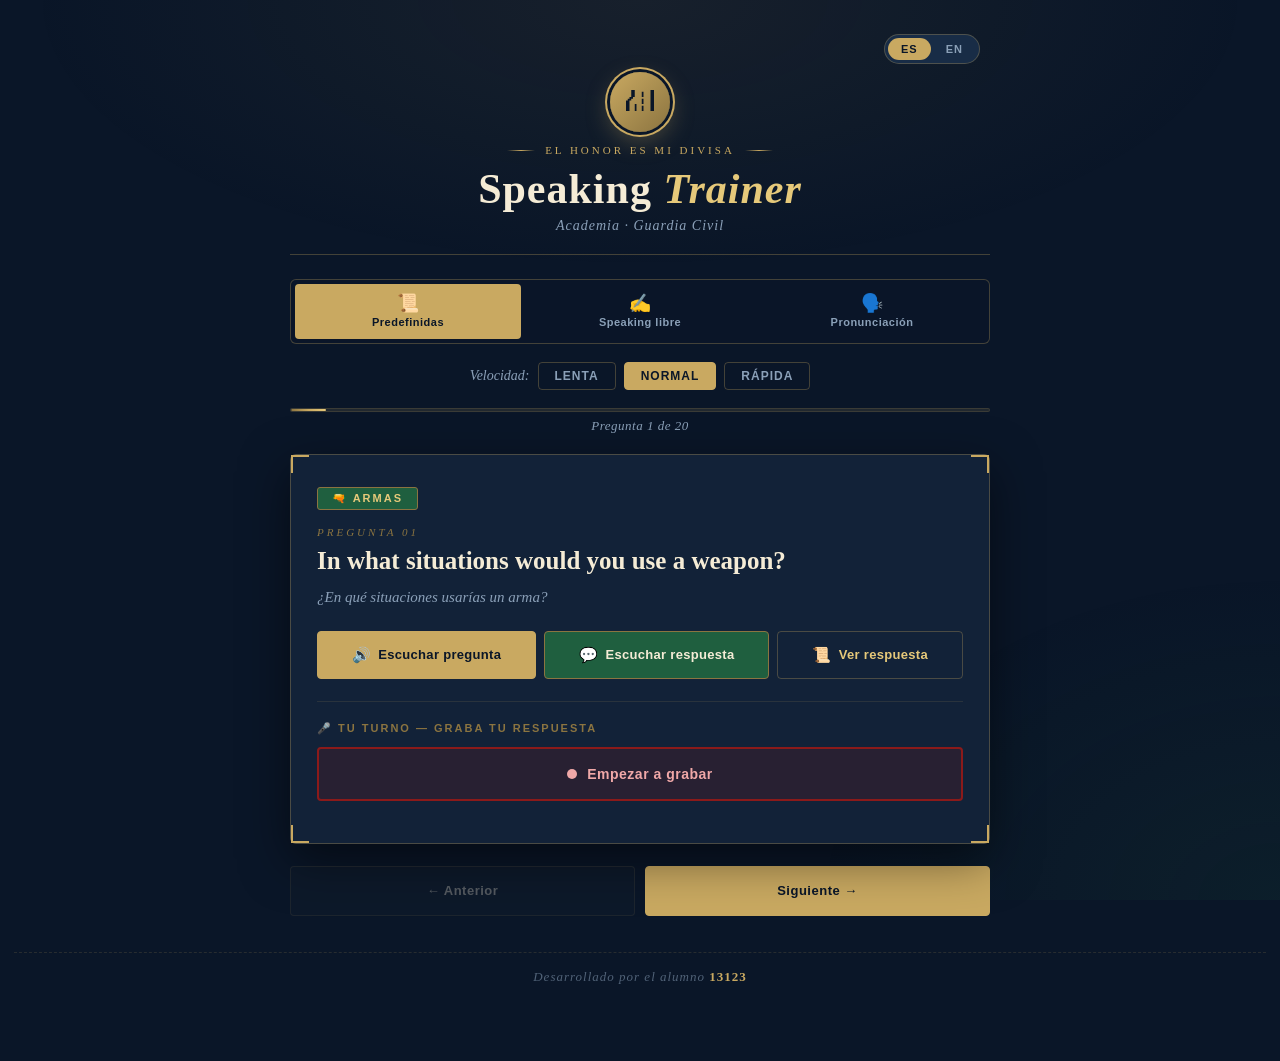
==== index.html @ dec24f27 "Initial commit via Netlify [skip ci]" ====
<!DOCTYPE html>
<html lang="es">
<head>
  <meta charset="UTF-8" />
  <meta name="viewport" content="width=device-width, initial-scale=1.0, viewport-fit=cover" />
  <meta name="theme-color" content="#0a1628" />
  <title>Speaking Trainer · Guardia Civil</title>
  <link rel="stylesheet" href="style.css" />
</head>
<body>

<div class="wrap">

  <!-- HEADER -->
  <header>
    <div class="lang-toggle">
      <button class="lang-btn active" data-lang="es" onclick="setLang('es')">ES</button>
      <button class="lang-btn" data-lang="en" onclick="setLang('en')">EN</button>
    </div>
    <div class="emblem">&#x26DC;</div>
    <div class="crest-line" data-i18n="motto">El Honor es mi divisa</div>
    <h1><span data-i18n="h1a">Speaking</span> <em data-i18n="h1b">Trainer</em></h1>
    <p class="subtitle" data-i18n="subtitle">Academia · Guardia Civil</p>
  </header>

  <!-- COMPATIBILITY BANNER (only shown when SR isn't supported) -->
  <div class="compat-banner" id="compatBanner" style="display:none"></div>

  <!-- MODE TABS -->
  <nav class="mode-tabs">
    <button class="mode-tab active" data-mode="preset" onclick="setMode('preset')">
      <span class="mode-icon">📜</span>
      <span data-i18n="modePreset">Frases predefinidas</span>
    </button>
    <button class="mode-tab" data-mode="free" onclick="setMode('free')">
      <span class="mode-icon">✍️</span>
      <span data-i18n="modeFree">Speaking libre</span>
    </button>
    <button class="mode-tab" data-mode="pronunciation" onclick="setMode('pronunciation')">
      <span class="mode-icon">🗣️</span>
      <span data-i18n="modePron">Pronunciación</span>
    </button>
  </nav>

  <!-- SPEED -->
  <div class="settings-row">
    <span class="settings-label" data-i18n="speed">Velocidad:</span>
    <button class="speed-btn" data-rate="0.75" onclick="setSpeed(0.75)" data-i18n="slow">Lenta</button>
    <button class="speed-btn active" data-rate="1.0"  onclick="setSpeed(1.0)"  data-i18n="normal">Normal</button>
    <button class="speed-btn" data-rate="1.2"  onclick="setSpeed(1.2)"  data-i18n="fast">Rápida</button>
  </div>

  <!-- ─────────────────  MODE: PRESET  ───────────────── -->
  <section class="mode-section active" id="modePreset">

  <!-- PROGRESS -->
  <div class="progress-wrap">
    <div class="progress-bar"><div class="progress-fill" id="progressFill"></div></div>
    <div class="progress-label" id="progressLabel">—</div>
  </div>

  <!-- MAIN CARD -->
  <div class="card" id="mainCard">
    <div class="corner tl"></div>
    <div class="corner tr"></div>
    <div class="corner bl"></div>
    <div class="corner br"></div>

    <div class="topic-tag" id="topicTag"></div>
    <div class="question-num" id="questionNum"></div>
    <div class="question-text" id="questionText"></div>
    <div class="question-translation" id="questionTranslation"></div>

    <div class="btn-row">
      <button class="btn btn-q" id="btnQ" onclick="speakQuestion()">
        <span class="btn-icon">&#128266;</span>
        <span data-i18n="listenQ">Escuchar pregunta</span>
        <span class="dot"></span>
      </button>
      <button class="btn btn-a" id="btnA" onclick="speakAnswer()">
        <span class="btn-icon">&#128172;</span>
        <span data-i18n="listenA">Escuchar respuesta</span>
        <span class="dot"></span>
      </button>
      <button class="btn btn-show" onclick="toggleAnswer()">
        <span class="btn-icon">&#128220;</span>
        <span id="showBtnText" data-i18n="showA">Ver respuesta</span>
      </button>
    </div>

    <div class="answer-box" id="answerBox">
      <div class="answer-label" data-i18n="answerLabel">Respuesta modelo</div>
      <div class="answer-text" id="answerText"></div>
      <div class="answer-translation" id="answerTranslation"></div>
    </div>

    <!-- RECORDING -->
    <div class="record-section">
      <div class="record-label" data-i18n="recordLabel">&#127908; Tu turno — graba tu respuesta</div>
      <button class="btn-record" id="btnRecord" onclick="toggleRecording()">
        <span class="mic-dot"></span>
        <span id="recordBtnText" data-i18n="startRec">Empezar a grabar</span>
      </button>

      <div class="transcript-box" id="transcriptBox">
        <div class="t-row">
          <div class="t-label t-you" data-i18n="youSaidLabel">&#128483; Lo que dijiste</div>
          <div class="t-content" id="youSaid">—</div>
        </div>
        <div class="t-row" id="comparisonRow" style="display:none">
          <div class="t-label t-correct" data-i18n="correctLabel">&#10003; Respuesta correcta</div>
          <div class="t-content" id="wordComparison"></div>
        </div>
        <div class="t-row" id="tipsRow" style="display:none">
          <div class="t-label t-tips" data-i18n="tipsLabel">&#128161; Pronunciación</div>
          <ul class="tips-list" id="tipsList"></ul>
        </div>
        <div class="score-wrap" id="scoreWrap" style="display:none">
          <div class="score-bar-label" data-i18n="scoreLabel">Puntuación</div>
          <div class="score-bar-outer"><div class="score-bar-inner" id="scoreBar"></div></div>
          <div class="score-text" id="scoreText"></div>
        </div>
      </div>
    </div>
  </div>

  <!-- COMPLETED -->
  <div class="card card-completed" id="completedCard" style="display:none">
    <div class="corner tl"></div>
    <div class="corner tr"></div>
    <div class="corner bl"></div>
    <div class="corner br"></div>
    <div class="completed-icon">&#127894;</div>
    <h2 data-i18n="wellDone">¡Misión cumplida!</h2>
    <p data-i18n="completedText">Has completado todas las preguntas. ¡Sigue practicando!</p>
    <button class="btn-restart" onclick="restart()" data-i18n="restart">Empezar de nuevo</button>
  </div>

  <!-- NAV -->
  <div class="nav-row">
    <button class="btn-nav" id="btnPrev" onclick="prevQ()" data-i18n="prev">&#8592; Anterior</button>
    <button class="btn-nav btn-next" id="btnNext" onclick="nextQ()" data-i18n="next">Siguiente &#8594;</button>
  </div>

  </section>
  <!-- END MODE: PRESET -->


  <!-- ─────────────────  MODE: FREE  ───────────────── -->
  <section class="mode-section" id="modeFree">

    <div class="card free-card">
      <div class="corner tl"></div>
      <div class="corner tr"></div>
      <div class="corner bl"></div>
      <div class="corner br"></div>

      <div class="topic-tag" data-i18n="freeTitle">✍️ Speaking Libre</div>
      <p class="mode-intro" data-i18n="freeIntro">Crea tu propia pregunta y respuesta para practicar lo que quieras.</p>

      <div class="input-group">
        <label class="input-label" data-i18n="freeQLabel">Tu pregunta (en inglés)</label>
        <textarea class="input-field" id="freeQuestion" rows="2" placeholder="What is your name?"></textarea>
      </div>

      <div class="input-group">
        <label class="input-label" data-i18n="freeALabel">Tu respuesta modelo (en inglés)</label>
        <textarea class="input-field" id="freeAnswer" rows="3" placeholder="My name is John and I am a Civil Guard."></textarea>
      </div>

      <button class="btn btn-q btn-full" onclick="loadFreeQuestion()">
        <span class="btn-icon">▶️</span>
        <span data-i18n="startPractice">Empezar a practicar</span>
      </button>

      <!-- Practice area (shown after submitting) -->
      <div class="free-practice" id="freePractice" style="display:none">
        <hr class="divider">

        <div class="question-num" data-i18n="yourQ">TU PREGUNTA</div>
        <div class="question-text" id="freeQuestionText"></div>

        <div class="btn-row">
          <button class="btn btn-q" id="freeBtnQ" onclick="speakFreeQuestion()">
            <span class="btn-icon">🔊</span>
            <span data-i18n="listenQ">Escuchar pregunta</span>
            <span class="dot"></span>
          </button>
          <button class="btn btn-a" id="freeBtnA" onclick="speakFreeAnswer()">
            <span class="btn-icon">💬</span>
            <span data-i18n="listenA">Escuchar respuesta</span>
            <span class="dot"></span>
          </button>
          <button class="btn btn-show" onclick="toggleFreeAnswer()">
            <span class="btn-icon">📜</span>
            <span id="freeShowText" data-i18n="showA">Ver respuesta</span>
          </button>
        </div>

        <div class="answer-box" id="freeAnswerBox">
          <div class="answer-label" data-i18n="answerLabel">Respuesta modelo</div>
          <div class="answer-text" id="freeAnswerText"></div>
        </div>

        <div class="record-section">
          <div class="record-label" data-i18n="recordLabel">🎤 Tu turno — graba tu respuesta</div>
          <button class="btn-record" id="freeBtnRecord" onclick="toggleFreeRecording()">
            <span class="mic-dot"></span>
            <span id="freeRecordText" data-i18n="startRec">Empezar a grabar</span>
          </button>

          <div class="transcript-box" id="freeTranscriptBox">
            <div class="t-row">
              <div class="t-label t-you" data-i18n="youSaidLabel">🗣 Lo que dijiste</div>
              <div class="t-content" id="freeYouSaid">—</div>
            </div>
            <div class="t-row" id="freeComparisonRow" style="display:none">
              <div class="t-label t-correct" data-i18n="correctLabel">✓ Respuesta correcta</div>
              <div class="t-content" id="freeWordComparison"></div>
            </div>
            <div class="score-wrap" id="freeScoreWrap" style="display:none">
              <div class="score-bar-label" data-i18n="scoreLabel">Puntuación</div>
              <div class="score-bar-outer"><div class="score-bar-inner" id="freeScoreBar"></div></div>
              <div class="score-text" id="freeScoreText"></div>
            </div>
          </div>
        </div>

        <button class="btn btn-show btn-full" onclick="resetFreeMode()" style="margin-top:18px">
          <span class="btn-icon">🔄</span>
          <span data-i18n="newPractice">Nueva práctica</span>
        </button>
      </div>
    </div>

  </section>
  <!-- END MODE: FREE -->


  <!-- ─────────────────  MODE: PRONUNCIATION  ───────────────── -->
  <section class="mode-section" id="modePronunciation">

    <div class="card pron-card">
      <div class="corner tl"></div>
      <div class="corner tr"></div>
      <div class="corner bl"></div>
      <div class="corner br"></div>

      <div class="topic-tag" data-i18n="pronTitle">🗣️ Pronunciación</div>
      <p class="mode-intro" data-i18n="pronIntro">Escribe una palabra o frase en inglés. Te enseñamos cómo pronunciarla y puedes escucharla.</p>

      <div class="input-group">
        <label class="input-label" data-i18n="pronInputLabel">Palabra o frase en inglés</label>
        <input type="text" class="input-field" id="pronInput" placeholder="weapon" autocomplete="off" autocapitalize="off" />
      </div>

      <button class="btn btn-q btn-full" onclick="checkPronunciation()">
        <span class="btn-icon">🔍</span>
        <span data-i18n="showPron">Ver pronunciación</span>
      </button>

      <!-- Pronunciation result -->
      <div class="pron-result" id="pronResult" style="display:none">
        <hr class="divider">

        <div class="pron-word" id="pronWord"></div>
        <div class="pron-phonetic" id="pronPhonetic"></div>
        <div class="pron-easy" id="pronEasy"></div>

        <div class="btn-row" style="margin-top:18px">
          <button class="btn btn-q btn-full" id="pronBtnSpeak" onclick="speakPronInput()">
            <span class="btn-icon">🔊</span>
            <span data-i18n="listenIt">Escuchar pronunciación</span>
            <span class="dot"></span>
          </button>
        </div>

        <!-- Practice mic -->
        <div class="record-section">
          <div class="record-label" data-i18n="practicePron">🎤 Practica pronunciándolo tú</div>
          <button class="btn-record" id="pronBtnRecord" onclick="togglePronRecording()">
            <span class="mic-dot"></span>
            <span id="pronRecordText" data-i18n="startRec">Empezar a grabar</span>
          </button>

          <div class="transcript-box" id="pronTranscriptBox">
            <div class="t-row">
              <div class="t-label t-you" data-i18n="youSaidLabel">🗣 Lo que dijiste</div>
              <div class="t-content" id="pronYouSaid">—</div>
            </div>
            <div class="t-row" id="pronFeedbackRow" style="display:none">
              <div class="t-label t-correct" id="pronFeedbackLabel"></div>
              <div class="t-content" id="pronFeedback"></div>
            </div>
          </div>
        </div>
      </div>

      <!-- Recent words -->
      <div class="pron-recent" id="pronRecent" style="display:none">
        <div class="record-label" data-i18n="recentWords" style="margin-top:18px">📚 Palabras recientes</div>
        <div class="pron-recent-list" id="pronRecentList"></div>
      </div>
    </div>

  </section>
  <!-- END MODE: PRONUNCIATION -->

</div>

<!-- MIC PERMISSION MODAL -->
<div class="modal-overlay" id="micModal">
  <div class="modal">
    <div class="modal-icon">&#127897;</div>
    <h3 data-i18n="micTitle">Permiso de micrófono</h3>
    <p id="micModalText"></p>
    <div class="modal-btns">
      <button class="modal-btn modal-cancel" onclick="closeMicModal()" data-i18n="cancel">Cancelar</button>
      <button class="modal-btn modal-allow" onclick="requestMicPermission()" data-i18n="allow">Permitir</button>
    </div>
  </div>
</div>

<footer>
  <span data-i18n="footer">Desarrollado por el alumno</span> <strong>13123</strong>
</footer>

<script src="app.js"></script>
</body>
</html>
---- style.css ----
/* ═══════════════════════════════════════════════════════
   SPEAKING TRAINER · GUARDIA CIVIL
   style.css — no external dependencies
═══════════════════════════════════════════════════════ */

/* ── COMPATIBILITY BANNER ─────────────────────────── */
.compat-banner {
  position: relative;
  background-color: rgba(245, 166, 35, 0.12);
  border: 1px solid rgba(245, 166, 35, 0.4);
  border-left: 4px solid #f5a623;
  border-radius: 4px;
  padding: 12px 38px 12px 14px;
  margin-bottom: 16px;
  font-family: var(--sans);
  font-size: 13px;
  line-height: 1.5;
  color: #fcd6a4;
}
.compat-banner strong { color: #fce5b8; font-weight: 700; }
.banner-close {
  position: absolute;
  top: 6px;
  right: 8px;
  background: transparent;
  border: none;
  color: #fcd6a4;
  font-size: 22px;
  font-weight: 400;
  cursor: pointer;
  padding: 2px 8px;
  line-height: 1;
  -webkit-appearance: none;
  appearance: none;
  outline: none;
}
.banner-close:hover { color: #fff; }

/* ── CROSS-BROWSER NORMALIZATION ──────────────────── */
/* Firefox button quirks */
button::-moz-focus-inner { border: 0; padding: 0; }

/* Firefox / Edge text input rendering */
input[type="text"],
input[type="search"],
textarea {
  -webkit-appearance: none;
  -moz-appearance: none;
  appearance: none;
  background-clip: padding-box;
}

/* Safari momentum scroll */
body { -webkit-overflow-scrolling: touch; }

/* Disable iOS Safari auto-zoom on focus by ensuring input font ≥ 16px */
input.input-field, textarea.input-field { font-size: 16px; }

/* Firefox: ensure flex 1 1 auto works on buttons */
.btn, .btn-nav, .btn-record {
  -moz-box-sizing: border-box;
  box-sizing: border-box;
}

/* Edge legacy / IE flexbox bugfix */
.btn-row, .nav-row, .mode-tabs, .modal-btns {
  flex-wrap: wrap;
}

/* ── MODE TABS ────────────────────────────────────── */
.mode-tabs {
  display: flex;
  gap: 6px;
  margin-bottom: 18px;
  background: rgba(10,22,40,0.6);
  border: 1px solid var(--border);
  border-radius: 6px;
  padding: 4px;
}
.mode-tab {
  flex: 1;
  display: flex;
  flex-direction: column;
  align-items: center;
  gap: 4px;
  padding: 10px 6px;
  border: none;
  background: transparent;
  color: var(--muted);
  font-family: var(--sans);
  font-size: 11px;
  font-weight: 700;
  letter-spacing: 0.5px;
  cursor: pointer;
  border-radius: 4px;
  transition: background-color 0.2s, color 0.2s;
  -webkit-appearance: none;
  appearance: none;
  outline: none;
  touch-action: manipulation;
  user-select: none;
  text-align: center;
  line-height: 1.2;
}
.mode-tab:hover { color: var(--cream); }
.mode-tab.active {
  background-color: var(--gold);
  color: var(--navy-deep);
}
.mode-tab .mode-icon {
  font-size: 18px;
  line-height: 1;
}

/* Mode sections — only one visible at a time */
.mode-section { display: none; }
.mode-section.active { display: block; }

/* ── INPUT FIELDS ─────────────────────────────────── */
.mode-intro {
  font-family: var(--serif);
  font-size: 15px;
  font-style: italic;
  color: var(--muted);
  line-height: 1.5;
  margin-bottom: 22px;
}

.input-group {
  margin-bottom: 16px;
}
.input-label {
  display: block;
  font-family: var(--sans);
  font-size: 11px;
  font-weight: 700;
  letter-spacing: 1.5px;
  text-transform: uppercase;
  color: var(--gold);
  margin-bottom: 6px;
}
.input-field {
  width: 100%;
  padding: 12px 14px;
  background-color: rgba(10,22,40,0.5);
  border: 1px solid var(--border);
  border-radius: 4px;
  color: var(--cream);
  font-family: var(--serif);
  font-size: 16px;
  line-height: 1.4;
  resize: vertical;
  transition: border-color 0.2s;
  -webkit-appearance: none;
  appearance: none;
  outline: none;
  font-style: normal;
}
.input-field::placeholder {
  color: rgba(139,160,184,0.5);
  font-style: italic;
}
.input-field:focus {
  border-color: var(--gold);
}
textarea.input-field {
  font-family: var(--serif);
  resize: vertical;
  min-height: 60px;
}

.btn-full {
  width: 100%;
  flex: 1 1 auto;
}

.divider {
  border: none;
  border-top: 1px dashed rgba(201,169,97,0.2);
  margin: 24px 0 20px;
}

/* ── PRONUNCIATION DISPLAY ────────────────────────── */
.pron-word {
  font-family: var(--serif);
  font-size: clamp(28px, 7vw, 38px);
  font-weight: 700;
  color: var(--cream);
  text-align: center;
  margin-bottom: 6px;
  letter-spacing: 0.5px;
}
.pron-phonetic {
  font-family: 'Courier New', Courier, monospace;
  font-size: clamp(16px, 4vw, 20px);
  color: var(--gold);
  text-align: center;
  letter-spacing: 1px;
  margin-bottom: 14px;
}
.pron-easy {
  font-family: var(--serif);
  font-size: 14px;
  font-style: italic;
  color: var(--gold-light);
  text-align: center;
  background-color: rgba(201,169,97,0.08);
  border: 1px dashed var(--gold-dim);
  border-radius: 4px;
  padding: 10px 14px;
  line-height: 1.5;
}
.pron-easy strong {
  font-style: normal;
  color: var(--cream);
  font-weight: 700;
}

/* Recent words list */
.pron-recent-list {
  display: flex;
  flex-wrap: wrap;
  gap: 6px;
  margin-top: 10px;
}
.pron-recent-item {
  padding: 6px 12px;
  background-color: rgba(245,236,214,0.05);
  border: 1px solid var(--border);
  border-radius: 99px;
  font-family: var(--serif);
  font-size: 14px;
  color: var(--cream);
  cursor: pointer;
  transition: background-color 0.2s;
  -webkit-appearance: none;
  appearance: none;
}
.pron-recent-item:hover {
  background-color: rgba(201,169,97,0.15);
  border-color: var(--gold);
}

/* ── RESPONSIVE TABS ──────────────────────────────── */
@media (max-width: 480px) {
  .mode-tab { font-size: 10px; padding: 8px 4px; letter-spacing: 0; }
  .mode-tab .mode-icon { font-size: 16px; }
}

/* ── RESET & VARIABLES ────────────────────────────── */
*, *::before, *::after {
  box-sizing: border-box;
  margin: 0;
  padding: 0;
  -webkit-tap-highlight-color: transparent;
}

:root {
  --navy-deep:   #0a1628;
  --navy:        #122238;
  --navy-light:  #1a2f4a;
  --gold:        #c9a961;
  --gold-light:  #e6c97a;
  --gold-dim:    #8b7440;
  --green:       #1f5f3f;
  --green-light: #2d7a52;
  --crimson:     #8b1a1a;
  --cream:       #f5ecd6;
  --muted:       #8ba0b8;
  --border:      rgba(201, 169, 97, 0.3);

  --serif: Georgia, 'Times New Roman', 'Palatino Linotype', serif;
  --sans:  -apple-system, BlinkMacSystemFont, 'Segoe UI', Helvetica, Arial, sans-serif;
}

html {
  -webkit-text-size-adjust: 100%;
  text-size-adjust: 100%;
}

body {
  background-color: var(--navy-deep);
  color: var(--cream);
  font-family: var(--sans);
  min-height: 100vh;
  display: flex;
  flex-direction: column;
  align-items: center;
  padding: 20px 14px 60px;
  padding-bottom: max(60px, env(safe-area-inset-bottom, 60px));
  overflow-x: hidden;
}

/* ── BACKGROUND ───────────────────────────────────── */
body::before {
  content: '';
  position: fixed;
  inset: 0;
  background:
    radial-gradient(ellipse 80% 50% at 50% 0%,   rgba(201,169,97,0.07) 0%, transparent 60%),
    radial-gradient(ellipse 60% 60% at 100% 100%, rgba(31,95,63,0.12)  0%, transparent 60%);
  pointer-events: none;
  z-index: 0;
}

.wrap {
  position: relative;
  z-index: 1;
  width: 100%;
  max-width: 700px;
}

/* ── HEADER ───────────────────────────────────────── */
header {
  text-align: center;
  margin-bottom: 24px;
  padding: 52px 20px 20px;
  border-bottom: 1px solid var(--border);
  position: relative;
  width: 100%;
}

.emblem {
  width: 60px;
  height: 60px;
  margin: 0 auto 12px;
  background: linear-gradient(135deg, var(--gold) 0%, var(--gold-dim) 100%);
  border-radius: 50%;
  display: flex;
  align-items: center;
  justify-content: center;
  font-size: 28px;
  color: var(--navy-deep);
  box-shadow:
    0 0 0 3px var(--navy-deep),
    0 0 0 5px var(--gold),
    0 8px 24px rgba(201,169,97,0.35);
}

.crest-line {
  font-family: var(--serif);
  font-size: 11px;
  letter-spacing: 3px;
  text-transform: uppercase;
  color: var(--gold);
  margin-bottom: 10px;
  display: flex;
  align-items: center;
  justify-content: center;
  gap: 10px;
}
.crest-line::before,
.crest-line::after {
  content: '';
  flex: 0 0 28px;
  height: 1px;
  background: linear-gradient(90deg, transparent, var(--gold), transparent);
}

header h1 {
  font-family: var(--serif);
  font-size: clamp(28px, 7vw, 42px);
  font-weight: 700;
  line-height: 1.1;
  color: var(--cream);
  letter-spacing: 1px;
}
header h1 em {
  font-style: italic;
  color: var(--gold-light);
}
.subtitle {
  margin-top: 6px;
  font-family: var(--serif);
  font-size: 14px;
  font-style: italic;
  color: var(--muted);
  letter-spacing: 1px;
}

/* ── LANGUAGE TOGGLE ──────────────────────────────── */
.lang-toggle {
  position: absolute;
  top: 14px;
  right: 10px;
  display: flex;
  gap: 2px;
  background: rgba(26,47,74,0.9);
  border: 1px solid var(--border);
  border-radius: 20px;
  padding: 3px;
}

.lang-btn {
  padding: 5px 13px;
  border-radius: 20px;
  border: none;
  background: transparent;
  color: var(--muted);
  font-family: var(--sans);
  font-size: 11px;
  font-weight: 700;
  letter-spacing: 1px;
  cursor: pointer;
  transition: background 0.2s, color 0.2s;
  text-transform: uppercase;
  -webkit-appearance: none;
  appearance: none;
  outline: none;
}
.lang-btn.active {
  background: var(--gold);
  color: var(--navy-deep);
}

/* ── SETTINGS ─────────────────────────────────────── */
.settings-row {
  display: flex;
  align-items: center;
  justify-content: center;
  gap: 8px;
  margin-bottom: 18px;
  flex-wrap: wrap;
}
.settings-label {
  font-family: var(--serif);
  font-size: 14px;
  font-style: italic;
  color: var(--muted);
}
.speed-btn {
  padding: 6px 16px;
  border-radius: 4px;
  border: 1px solid var(--border);
  background: transparent;
  color: var(--muted);
  font-family: var(--sans);
  font-size: 12px;
  font-weight: 600;
  cursor: pointer;
  transition: background 0.2s, color 0.2s, border-color 0.2s;
  letter-spacing: 1px;
  text-transform: uppercase;
  -webkit-appearance: none;
  appearance: none;
  outline: none;
}
.speed-btn.active,
.speed-btn:hover {
  background: var(--gold);
  color: var(--navy-deep);
  border-color: var(--gold);
}

/* ── PROGRESS ─────────────────────────────────────── */
.progress-wrap { margin-bottom: 20px; }
.progress-bar {
  background: rgba(201,169,97,0.12);
  border-radius: 99px;
  height: 4px;
  overflow: hidden;
  margin-bottom: 6px;
  border: 1px solid rgba(201,169,97,0.15);
}
.progress-fill {
  height: 100%;
  width: 0;
  background: linear-gradient(90deg, var(--gold-dim), var(--gold), var(--gold-light));
  border-radius: 99px;
  transition: width 0.6s ease;
}
.progress-label {
  text-align: center;
  font-family: var(--serif);
  font-size: 13px;
  font-style: italic;
  color: var(--muted);
  letter-spacing: 0.5px;
}

/* ── CARD ─────────────────────────────────────────── */
.card {
  position: relative;
  background-color: var(--navy);
  border: 1px solid var(--border);
  border-radius: 6px;
  padding: 32px 26px 28px;
  margin-bottom: 0;
  box-shadow: 0 16px 48px rgba(0,0,0,0.5);
}

/* Decorative corner brackets */
.corner {
  position: absolute;
  width: 18px;
  height: 18px;
  border-color: var(--gold);
  border-style: solid;
  pointer-events: none;
}
.corner.tl { top:  0; left:  0; border-width: 2px 0 0 2px; }
.corner.tr { top:  0; right: 0; border-width: 2px 2px 0 0; }
.corner.bl { bottom: 0; left:  0; border-width: 0 0 2px 2px; }
.corner.br { bottom: 0; right: 0; border-width: 0 2px 2px 0; }

/* ── TOPIC / QUESTION ─────────────────────────────── */
.topic-tag {
  display: inline-block;
  background-color: var(--green);
  color: var(--gold-light);
  border: 1px solid var(--gold-dim);
  font-family: var(--sans);
  font-size: 11px;
  font-weight: 700;
  letter-spacing: 2px;
  text-transform: uppercase;
  padding: 4px 14px;
  border-radius: 3px;
  margin-bottom: 16px;
}
.question-num {
  font-family: var(--serif);
  font-size: 11px;
  font-style: italic;
  color: var(--gold-dim);
  letter-spacing: 3px;
  text-transform: uppercase;
  margin-bottom: 6px;
}
.question-text {
  font-family: var(--serif);
  font-size: clamp(19px, 4vw, 25px);
  font-weight: 700;
  line-height: 1.35;
  color: var(--cream);
  margin-bottom: 8px;
}
.question-translation {
  font-family: var(--serif);
  font-size: 15px;
  font-style: italic;
  color: var(--muted);
  margin-bottom: 22px;
  line-height: 1.5;
  display: none;
}
.question-translation.visible { display: block; }

/* ── BUTTONS ──────────────────────────────────────── */
.btn-row {
  display: flex;
  flex-wrap: wrap;
  gap: 8px;
  margin-bottom: 20px;
}

.btn {
  display: inline-flex;
  align-items: center;
  justify-content: center;
  gap: 7px;
  flex: 1 1 auto;
  min-height: 48px;
  padding: 11px 16px;
  border-radius: 4px;
  font-family: var(--sans);
  font-size: 13px;
  font-weight: 600;
  letter-spacing: 0.3px;
  cursor: pointer;
  transition: opacity 0.2s, transform 0.1s;
  -webkit-appearance: none;
  appearance: none;
  outline: none;
  touch-action: manipulation;
  user-select: none;
}
.btn:active { transform: scale(0.97); }
.btn:disabled { opacity: 0.5; cursor: not-allowed; }

.btn-q {
  background-color: var(--gold);
  color: var(--navy-deep);
  border: 1px solid var(--gold);
}
.btn-q:not(:disabled):hover { background-color: var(--gold-light); }

.btn-a {
  background-color: var(--green);
  color: var(--cream);
  border: 1px solid var(--gold-dim);
}
.btn-a:not(:disabled):hover { background-color: var(--green-light); }

.btn-show {
  background-color: transparent;
  color: var(--gold-light);
  border: 1px solid var(--border);
}
.btn-show:hover {
  background-color: rgba(201,169,97,0.1);
  border-color: var(--gold);
}

.btn-icon { font-size: 15px; flex-shrink: 0; }

/* Speaking animation dot */
.dot {
  width: 7px;
  height: 7px;
  border-radius: 50%;
  background-color: currentColor;
  display: none;
  flex-shrink: 0;
  animation: blink 0.7s infinite alternate;
}
.btn.speaking .dot { display: block; }
@keyframes blink { from { opacity: 1; } to { opacity: 0.15; } }

/* ── ANSWER BOX ───────────────────────────────────── */
.answer-box {
  display: none;
  background-color: rgba(201,169,97,0.05);
  border-left: 3px solid var(--gold);
  border-radius: 3px;
  padding: 16px 18px;
  margin-bottom: 0;
}
.answer-box.visible { display: block; }
.answer-label {
  font-family: var(--sans);
  font-size: 10px;
  font-weight: 700;
  letter-spacing: 2px;
  text-transform: uppercase;
  color: var(--gold);
  margin-bottom: 10px;
}
.answer-text {
  font-family: var(--serif);
  font-size: 16px;
  line-height: 1.7;
  color: var(--cream);
}
.answer-text p { margin-bottom: 8px; }
.answer-text p:last-child { margin-bottom: 0; }

.answer-translation {
  display: none;
  margin-top: 12px;
  padding-top: 12px;
  border-top: 1px dashed rgba(201,169,97,0.2);
  font-family: var(--serif);
  font-size: 14px;
  font-style: italic;
  color: var(--muted);
  line-height: 1.6;
}
.answer-translation.visible { display: block; }

/* ── RECORDING ────────────────────────────────────── */
.record-section {
  margin-top: 22px;
  padding-top: 20px;
  border-top: 1px solid rgba(201,169,97,0.12);
}
.record-label {
  font-family: var(--sans);
  font-size: 11px;
  font-weight: 700;
  letter-spacing: 2px;
  text-transform: uppercase;
  color: var(--gold-dim);
  margin-bottom: 12px;
}

.btn-record {
  display: flex;
  align-items: center;
  justify-content: center;
  gap: 10px;
  width: 100%;
  min-height: 54px;
  padding: 14px 20px;
  border-radius: 4px;
  border: 2px solid var(--crimson);
  background-color: rgba(139,26,26,0.18);
  color: #f0a8a8;
  font-family: var(--sans);
  font-size: 14px;
  font-weight: 700;
  letter-spacing: 0.5px;
  cursor: pointer;
  transition: background-color 0.2s;
  margin-bottom: 14px;
  -webkit-appearance: none;
  appearance: none;
  outline: none;
  touch-action: manipulation;
  user-select: none;
}
.btn-record:hover { background-color: rgba(139,26,26,0.28); }
.btn-record.recording {
  background-color: var(--crimson);
  color: var(--cream);
  animation: pulse-rec 1.4s infinite;
}
@keyframes pulse-rec {
  0%, 100% { box-shadow: 0 0 0 0   rgba(139,26,26,0.6); }
  50%       { box-shadow: 0 0 0 10px rgba(139,26,26,0); }
}

.mic-dot {
  width: 10px;
  height: 10px;
  border-radius: 50%;
  background-color: currentColor;
  flex-shrink: 0;
}
.btn-record.recording .mic-dot { animation: blink 0.6s infinite alternate; }

/* ── TRANSCRIPT BOX ───────────────────────────────── */
.transcript-box {
  display: none;
  background-color: rgba(255,255,255,0.03);
  border: 1px solid var(--border);
  border-radius: 4px;
  padding: 16px;
}
.transcript-box.visible { display: block; }

.t-row { margin-bottom: 14px; }
.t-row:last-child { margin-bottom: 0; }

.t-label {
  font-family: var(--sans);
  font-size: 10px;
  font-weight: 700;
  letter-spacing: 2px;
  text-transform: uppercase;
  margin-bottom: 6px;
}
.t-you     { color: #b8a0e8; }
.t-correct { color: var(--gold); }
.t-tips    { color: var(--gold-light); }

.t-content {
  font-family: var(--serif);
  font-size: 15px;
  line-height: 1.75;
  color: var(--cream);
}

.word-ok    { color: #6ee0a8; font-weight: 700; }
.word-wrong { color: #f08080; text-decoration: underline; text-decoration-style: dotted; }

/* ── SCORE ────────────────────────────────────────── */
.score-wrap { margin-top: 14px; }
.score-bar-label {
  font-family: var(--sans);
  font-size: 10px;
  font-weight: 700;
  color: var(--muted);
  letter-spacing: 2px;
  text-transform: uppercase;
  margin-bottom: 6px;
}
.score-bar-outer {
  background-color: rgba(255,255,255,0.07);
  border-radius: 99px;
  height: 10px;
  overflow: hidden;
  margin-bottom: 8px;
}
.score-bar-inner {
  height: 100%;
  width: 0;
  border-radius: 99px;
  transition: width 1s ease;
}
.score-great { background: linear-gradient(90deg, #2d8a58, #6ee0a8); }
.score-good  { background: linear-gradient(90deg, var(--gold-dim), var(--gold-light)); }
.score-low   { background: linear-gradient(90deg, #8b2a2a, #f08080); }

.score-text {
  font-family: var(--serif);
  font-size: 16px;
  font-weight: 700;
  font-style: italic;
}
.score-text.great { color: #6ee0a8; }
.score-text.good  { color: var(--gold-light); }
.score-text.low   { color: #f08080; }

.tips-list { list-style: none; padding: 0; margin: 0; }
.tips-list li {
  font-family: var(--serif);
  font-size: 14px;
  color: var(--gold-light);
  line-height: 1.7;
  padding: 2px 0;
}
.tips-list li::before { content: '\25C6\0020'; color: var(--gold-dim); }

/* ── NAV BUTTONS ──────────────────────────────────── */
.nav-row {
  display: flex;
  justify-content: space-between;
  gap: 10px;
  margin-top: 22px;
}
.btn-nav {
  flex: 1;
  min-height: 50px;
  padding: 13px 18px;
  border-radius: 4px;
  border: 1px solid var(--border);
  background-color: rgba(245,236,214,0.04);
  color: var(--cream);
  font-family: var(--sans);
  font-size: 13px;
  font-weight: 600;
  letter-spacing: 0.5px;
  cursor: pointer;
  transition: background-color 0.2s, border-color 0.2s;
  -webkit-appearance: none;
  appearance: none;
  outline: none;
  touch-action: manipulation;
}
.btn-nav:hover { background-color: rgba(201,169,97,0.1); border-color: var(--gold); }
.btn-nav:disabled { opacity: 0.3; cursor: default; }
.btn-next {
  background-color: var(--gold);
  color: var(--navy-deep);
  border-color: var(--gold);
  font-weight: 700;
}
.btn-next:hover { background-color: var(--gold-light); border-color: var(--gold-light); }

/* ── COMPLETED ────────────────────────────────────── */
.card-completed {
  text-align: center;
  padding: 50px 24px;
}
.completed-icon {
  font-size: 54px;
  margin-bottom: 16px;
}
.card-completed h2 {
  font-family: var(--serif);
  font-size: 30px;
  font-weight: 700;
  color: var(--gold);
  margin-bottom: 10px;
}
.card-completed p {
  font-family: var(--serif);
  font-size: 16px;
  font-style: italic;
  color: var(--muted);
  margin-bottom: 24px;
  line-height: 1.6;
}
.btn-restart {
  display: inline-block;
  padding: 14px 36px;
  background-color: var(--gold);
  color: var(--navy-deep);
  border: none;
  border-radius: 4px;
  font-family: var(--sans);
  font-size: 14px;
  font-weight: 700;
  letter-spacing: 1px;
  text-transform: uppercase;
  cursor: pointer;
  transition: background-color 0.2s;
  -webkit-appearance: none;
  appearance: none;
  outline: none;
  min-height: 50px;
}
.btn-restart:hover { background-color: var(--gold-light); }

/* ── MODAL ────────────────────────────────────────── */
.modal-overlay {
  display: none;
  position: fixed;
  inset: 0;
  background-color: rgba(10,22,40,0.85);
  z-index: 1000;
  align-items: center;
  justify-content: center;
  padding: 20px;
}
.modal-overlay.visible { display: flex; }

.modal {
  background-color: var(--navy-light);
  border: 1px solid var(--gold);
  border-radius: 8px;
  padding: 28px 24px;
  max-width: 400px;
  width: 100%;
  text-align: center;
  box-shadow: 0 24px 64px rgba(0,0,0,0.7);
}
.modal-icon {
  font-size: 40px;
  margin-bottom: 14px;
}
.modal h3 {
  font-family: var(--serif);
  font-size: 22px;
  font-weight: 700;
  color: var(--gold-light);
  margin-bottom: 10px;
}
.modal p {
  font-family: var(--serif);
  font-size: 15px;
  color: var(--cream);
  line-height: 1.6;
  margin-bottom: 20px;
}
.modal-btns {
  display: flex;
  gap: 10px;
  justify-content: center;
}
.modal-btn {
  flex: 1;
  min-height: 46px;
  padding: 11px 20px;
  border-radius: 4px;
  font-family: var(--sans);
  font-size: 13px;
  font-weight: 700;
  letter-spacing: 0.5px;
  cursor: pointer;
  transition: opacity 0.2s;
  -webkit-appearance: none;
  appearance: none;
  outline: none;
}
.modal-cancel {
  background-color: transparent;
  color: var(--muted);
  border: 1px solid var(--border);
}
.modal-allow {
  background-color: var(--gold);
  color: var(--navy-deep);
  border: 1px solid var(--gold);
}
.modal-allow:hover { background-color: var(--gold-light); }

/* ── FOOTER ───────────────────────────────────────── */
footer {
  text-align: center;
  margin-top: 36px;
  padding: 16px;
  font-family: var(--serif);
  font-size: 13px;
  font-style: italic;
  color: rgba(139,160,184,0.55);
  letter-spacing: 1px;
  border-top: 1px dashed rgba(201,169,97,0.15);
  width: 100%;
}
footer strong {
  color: var(--gold);
  font-style: normal;
}

/* ── ANIMATIONS ───────────────────────────────────── */
@keyframes fadeUp {
  from { opacity: 0; transform: translateY(8px); }
  to   { opacity: 1; transform: translateY(0); }
}
.fade-up { animation: fadeUp 0.3s ease both; }

/* ── RESPONSIVE ───────────────────────────────────── */
@media (max-width: 480px) {
  .card { padding: 24px 16px 22px; }
  .btn  { font-size: 12px; padding: 10px 12px; }
  .btn-row { gap: 6px; }
  header h1 { font-size: 26px; }
}
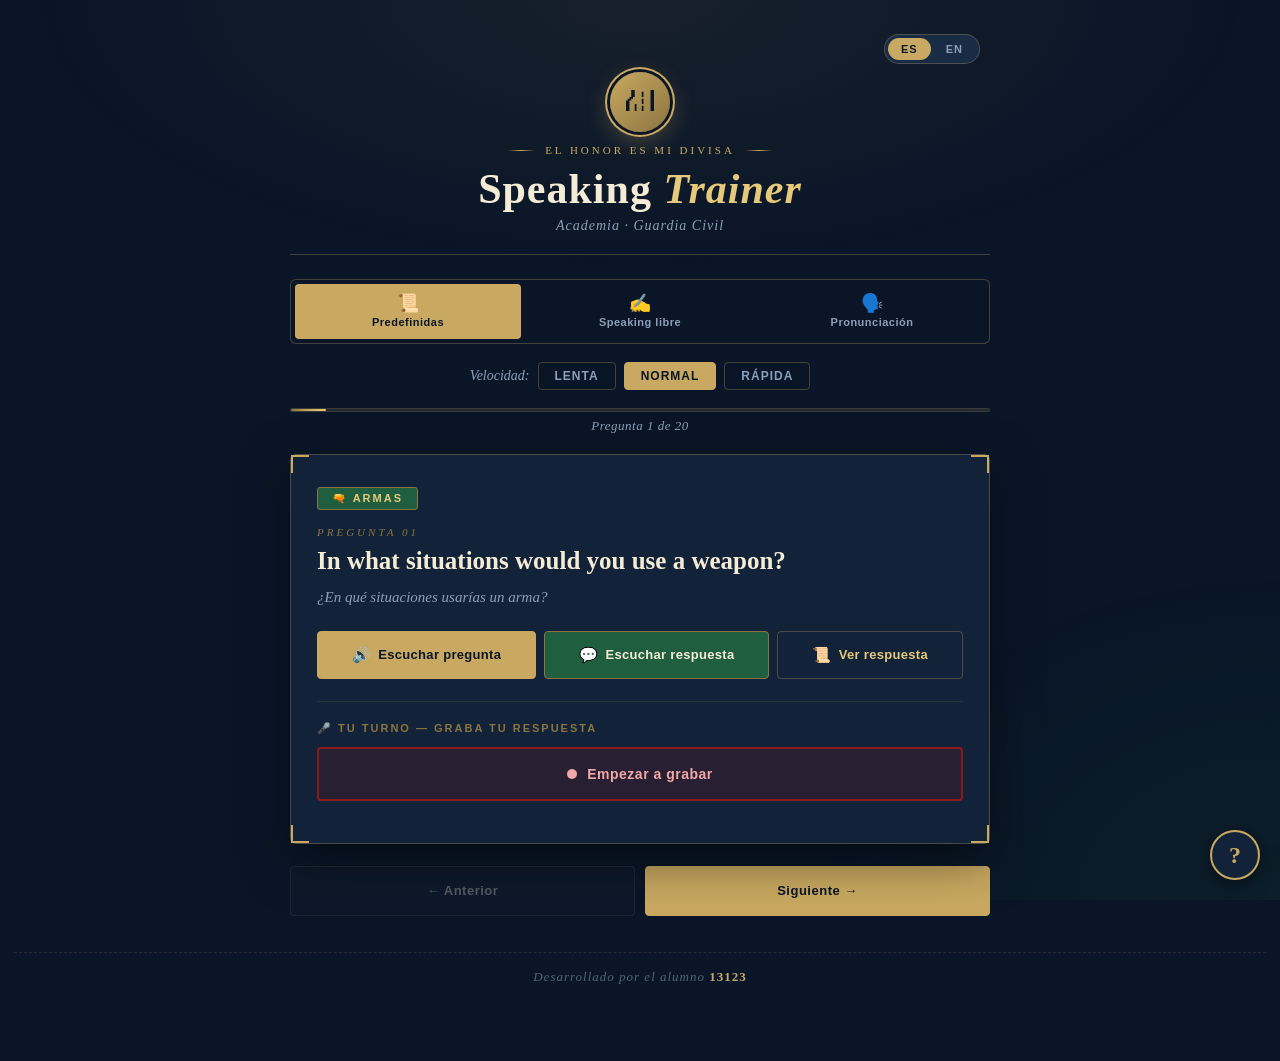
==== commit 9cfe91ff: "Add files via upload" ====
--- a/index.html
+++ b/index.html
@@ -308,6 +308,56 @@
 
 </div>
 
+<!-- FLOATING HELP BUTTON -->
+<button class="help-fab" onclick="showHelpMenu()" aria-label="Help">
+  <span>?</span>
+</button>
+
+<!-- HELP MENU MODAL -->
+<div class="modal-overlay" id="helpMenuModal">
+  <div class="modal modal-error">
+    <button class="modal-close" onclick="closeHelpMenu()" aria-label="Cerrar">×</button>
+    <h3 data-i18n="helpTitle">Ayuda y solución de problemas</h3>
+    <p data-i18n="helpLead">Selecciona el problema que tienes:</p>
+    <div class="help-menu-list">
+      <button class="help-menu-item" onclick="closeHelpMenu(); showErrorHelp('mic-not-allowed')">
+        <span class="help-menu-icon">🎤</span>
+        <span class="help-menu-text" data-i18n="helpMic">El micrófono no funciona</span>
+      </button>
+      <button class="help-menu-item" onclick="closeHelpMenu(); showErrorHelp('sr-not-supported')">
+        <span class="help-menu-icon">🗣️</span>
+        <span class="help-menu-text" data-i18n="helpSR">No se transcribe mi voz</span>
+      </button>
+      <button class="help-menu-item" onclick="closeHelpMenu(); showErrorHelp('sr-network')">
+        <span class="help-menu-icon">📡</span>
+        <span class="help-menu-text" data-i18n="helpNet">Error de red al grabar</span>
+      </button>
+      <button class="help-menu-item" onclick="closeHelpMenu(); showErrorHelp('tts-not-supported')">
+        <span class="help-menu-icon">🔊</span>
+        <span class="help-menu-text" data-i18n="helpTTS">No oigo el audio</span>
+      </button>
+      <button class="help-menu-item" onclick="closeHelpMenu(); showErrorHelp('mic-blocked-system')">
+        <span class="help-menu-icon">🔒</span>
+        <span class="help-menu-text" data-i18n="helpSys">Micrófono bloqueado por el sistema</span>
+      </button>
+    </div>
+  </div>
+</div>
+
+<!-- ERROR HELP MODAL -->
+<div class="modal-overlay" id="errorModal">
+  <div class="modal modal-error">
+    <button class="modal-close" onclick="closeErrorModal()" aria-label="Cerrar">×</button>
+    <h3 id="errorTitle"></h3>
+    <div class="error-browser-tag" id="errorBrowser"></div>
+    <p id="errorLead"></p>
+    <ol class="error-steps" id="errorSteps"></ol>
+    <div class="modal-btns">
+      <button class="modal-btn modal-allow" onclick="closeErrorModal()" data-i18n="understood">Entendido</button>
+    </div>
+  </div>
+</div>
+
 <!-- MIC PERMISSION MODAL -->
 <div class="modal-overlay" id="micModal">
   <div class="modal">
--- a/style.css
+++ b/style.css
@@ -2,6 +2,72 @@
    SPEAKING TRAINER · GUARDIA CIVIL
    style.css — no external dependencies
 ═══════════════════════════════════════════════════════ */
+
+/* ── FLOATING HELP BUTTON ─────────────────────────── */
+.help-fab {
+  position: fixed;
+  bottom: 20px;
+  right: 20px;
+  bottom: max(20px, env(safe-area-inset-bottom, 20px));
+  width: 50px;
+  height: 50px;
+  border-radius: 50%;
+  border: 2px solid var(--gold);
+  background-color: var(--navy);
+  color: var(--gold);
+  font-family: var(--serif);
+  font-size: 24px;
+  font-weight: 700;
+  cursor: pointer;
+  box-shadow: 0 4px 16px rgba(0,0,0,0.5);
+  z-index: 100;
+  display: flex;
+  align-items: center;
+  justify-content: center;
+  -webkit-appearance: none;
+  appearance: none;
+  outline: none;
+  transition: background 0.2s, transform 0.1s;
+}
+.help-fab:hover {
+  background-color: var(--gold);
+  color: var(--navy-deep);
+  transform: scale(1.05);
+}
+.help-fab:active { transform: scale(0.95); }
+
+/* ── HELP MENU ────────────────────────────────────── */
+.help-menu-list {
+  display: flex;
+  flex-direction: column;
+  gap: 8px;
+  margin: 16px 0 8px;
+}
+.help-menu-item {
+  display: flex;
+  align-items: center;
+  gap: 14px;
+  width: 100%;
+  padding: 14px 16px;
+  background-color: rgba(245,236,214,0.04);
+  border: 1px solid var(--border);
+  border-radius: 4px;
+  color: var(--cream);
+  font-family: var(--serif);
+  font-size: 15px;
+  cursor: pointer;
+  text-align: left;
+  -webkit-appearance: none;
+  appearance: none;
+  outline: none;
+  transition: background 0.2s, border-color 0.2s;
+}
+.help-menu-item:hover {
+  background-color: rgba(201,169,97,0.1);
+  border-color: var(--gold);
+}
+.help-menu-icon { font-size: 22px; flex-shrink: 0; }
+.help-menu-text { flex: 1; }
 
 /* ── COMPATIBILITY BANNER ─────────────────────────── */
 .compat-banner {
@@ -35,6 +101,140 @@
   outline: none;
 }
 .banner-close:hover { color: #fff; }
+
+.banner-link {
+  background: transparent;
+  border: 1px solid #f5a623;
+  color: #f5a623;
+  padding: 3px 10px;
+  border-radius: 4px;
+  font-family: var(--sans);
+  font-size: 12px;
+  font-weight: 700;
+  cursor: pointer;
+  margin-left: 6px;
+  -webkit-appearance: none;
+  appearance: none;
+  outline: none;
+  white-space: nowrap;
+  transition: background 0.2s;
+}
+.banner-link:hover { background-color: rgba(245,166,35,0.2); }
+
+/* Inline help button (next to error messages) */
+.error-help-btn {
+  display: inline-block;
+  background: transparent;
+  border: 1px solid currentColor;
+  color: var(--gold-light);
+  padding: 4px 10px;
+  margin-left: 6px;
+  border-radius: 4px;
+  font-family: var(--sans);
+  font-size: 12px;
+  font-weight: 700;
+  cursor: pointer;
+  -webkit-appearance: none;
+  appearance: none;
+  outline: none;
+  white-space: nowrap;
+  transition: background 0.2s;
+}
+.error-help-btn:hover {
+  background-color: rgba(201,169,97,0.15);
+}
+
+/* ── ERROR HELP MODAL ─────────────────────────────── */
+.modal-error {
+  max-width: 480px;
+  text-align: left;
+  position: relative;
+  padding: 32px 24px 24px;
+}
+.modal-error h3 {
+  font-family: var(--serif);
+  font-size: 22px;
+  font-weight: 700;
+  color: var(--gold-light);
+  margin-bottom: 8px;
+  text-align: left;
+}
+.modal-error p {
+  font-family: var(--serif);
+  font-size: 15px;
+  color: var(--cream);
+  line-height: 1.55;
+  margin-bottom: 16px;
+  text-align: left;
+}
+.modal-close {
+  position: absolute;
+  top: 8px;
+  right: 12px;
+  background: transparent;
+  border: none;
+  color: var(--muted);
+  font-size: 26px;
+  cursor: pointer;
+  padding: 4px 10px;
+  line-height: 1;
+  -webkit-appearance: none;
+  appearance: none;
+  outline: none;
+  transition: color 0.2s;
+}
+.modal-close:hover { color: var(--cream); }
+
+.error-browser-tag {
+  display: inline-block;
+  background-color: rgba(201,169,97,0.12);
+  border: 1px solid var(--border);
+  color: var(--gold);
+  font-family: var(--sans);
+  font-size: 11px;
+  font-weight: 700;
+  letter-spacing: 1px;
+  text-transform: uppercase;
+  padding: 3px 10px;
+  border-radius: 99px;
+  margin-bottom: 14px;
+}
+
+.error-steps {
+  list-style: none;
+  padding: 0;
+  margin: 0 0 20px 0;
+  counter-reset: step-counter;
+}
+.error-steps li {
+  display: flex;
+  gap: 12px;
+  align-items: flex-start;
+  padding: 10px 0;
+  border-bottom: 1px dashed rgba(201,169,97,0.15);
+  font-family: var(--serif);
+  font-size: 15px;
+  line-height: 1.55;
+  color: var(--cream);
+}
+.error-steps li:last-child { border-bottom: none; }
+.error-steps .step-num {
+  flex-shrink: 0;
+  width: 26px;
+  height: 26px;
+  border-radius: 50%;
+  background-color: var(--gold);
+  color: var(--navy-deep);
+  font-family: var(--sans);
+  font-size: 13px;
+  font-weight: 700;
+  display: flex;
+  align-items: center;
+  justify-content: center;
+}
+.error-steps .step-text { flex: 1; padding-top: 2px; }
+.error-steps strong { color: var(--gold-light); font-weight: 700; }
+.error-steps em { color: var(--gold); font-style: italic; }
 
 /* ── CROSS-BROWSER NORMALIZATION ──────────────────── */
 /* Firefox button quirks */
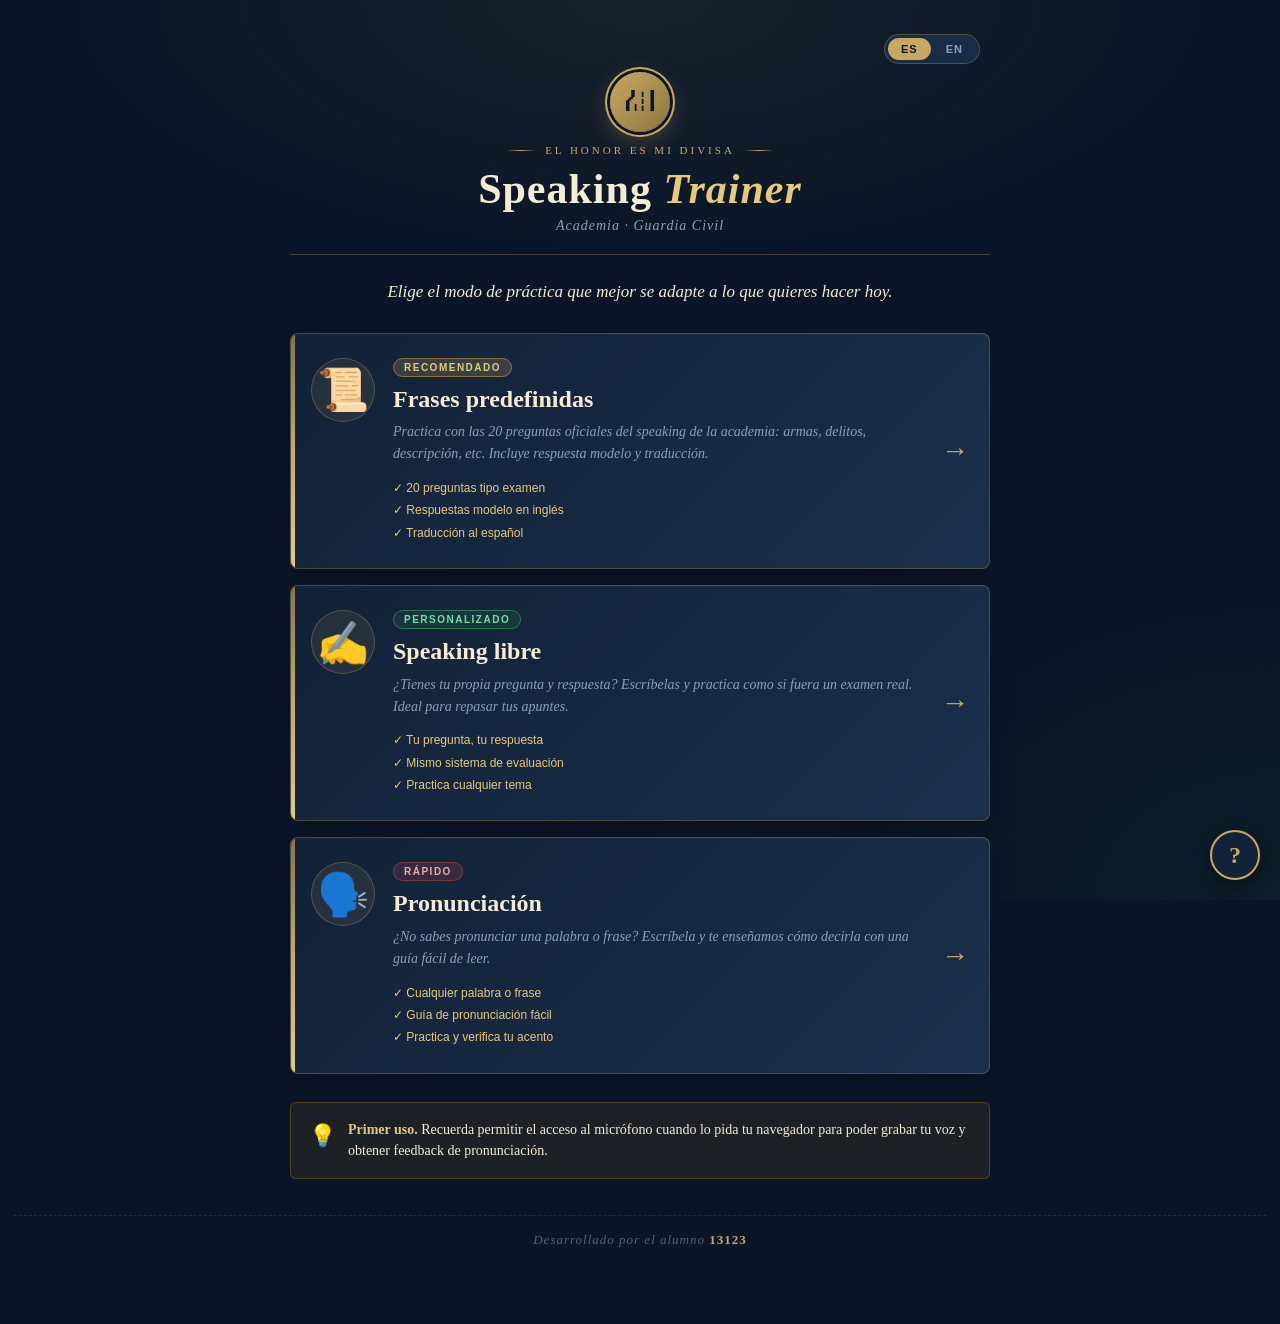
==== commit 7add1540: "Actualización v2 Nuevo diseño interfaz principal" ====
--- a/index.html
+++ b/index.html
@@ -26,24 +26,83 @@
   <!-- COMPATIBILITY BANNER (only shown when SR isn't supported) -->
   <div class="compat-banner" id="compatBanner" style="display:none"></div>
 
-  <!-- MODE TABS -->
-  <nav class="mode-tabs">
-    <button class="mode-tab active" data-mode="preset" onclick="setMode('preset')">
-      <span class="mode-icon">📜</span>
-      <span data-i18n="modePreset">Frases predefinidas</span>
+  <!-- ─────────────────  HOME (landing) ───────────────── -->
+  <section class="mode-section active" id="modeHome">
+    <div class="home-intro">
+      <p class="home-lead" data-i18n="homeLead">Elige el modo de práctica que mejor se adapte a lo que quieres hacer hoy.</p>
+    </div>
+
+    <div class="home-cards">
+      <button class="home-card" onclick="setMode('preset')">
+        <div class="home-card-glyph">📜</div>
+        <div class="home-card-content">
+          <div class="home-card-tag" data-i18n="cardTagRecommended">Recomendado</div>
+          <h2 class="home-card-title" data-i18n="cardPresetTitle">Frases predefinidas</h2>
+          <p class="home-card-desc" data-i18n="cardPresetDesc">Practica con las 20 preguntas oficiales del speaking de la academia: armas, delitos, descripción, etc. Incluye respuesta modelo y traducción.</p>
+          <ul class="home-card-features">
+            <li data-i18n="cardPresetF1">✓ 20 preguntas tipo examen</li>
+            <li data-i18n="cardPresetF2">✓ Respuestas modelo en inglés</li>
+            <li data-i18n="cardPresetF3">✓ Traducción al español</li>
+          </ul>
+        </div>
+        <div class="home-card-arrow">→</div>
+      </button>
+
+      <button class="home-card" onclick="setMode('free')">
+        <div class="home-card-glyph">✍️</div>
+        <div class="home-card-content">
+          <div class="home-card-tag tag-yours" data-i18n="cardTagCustom">Personalizado</div>
+          <h2 class="home-card-title" data-i18n="cardFreeTitle">Speaking libre</h2>
+          <p class="home-card-desc" data-i18n="cardFreeDesc">¿Tienes tu propia pregunta y respuesta? Escríbelas y practica como si fuera un examen real. Ideal para repasar tus apuntes.</p>
+          <ul class="home-card-features">
+            <li data-i18n="cardFreeF1">✓ Tu pregunta, tu respuesta</li>
+            <li data-i18n="cardFreeF2">✓ Mismo sistema de evaluación</li>
+            <li data-i18n="cardFreeF3">✓ Practica cualquier tema</li>
+          </ul>
+        </div>
+        <div class="home-card-arrow">→</div>
+      </button>
+
+      <button class="home-card" onclick="setMode('pronunciation')">
+        <div class="home-card-glyph">🗣️</div>
+        <div class="home-card-content">
+          <div class="home-card-tag tag-quick" data-i18n="cardTagQuick">Rápido</div>
+          <h2 class="home-card-title" data-i18n="cardPronTitle">Pronunciación</h2>
+          <p class="home-card-desc" data-i18n="cardPronDesc">¿No sabes pronunciar una palabra o frase? Escríbela y te enseñamos cómo decirla con una guía fácil de leer.</p>
+          <ul class="home-card-features">
+            <li data-i18n="cardPronF1">✓ Cualquier palabra o frase</li>
+            <li data-i18n="cardPronF2">✓ Guía de pronunciación fácil</li>
+            <li data-i18n="cardPronF3">✓ Practica y verifica tu acento</li>
+          </ul>
+        </div>
+        <div class="home-card-arrow">→</div>
+      </button>
+    </div>
+
+    <div class="home-tip">
+      <div class="home-tip-icon">💡</div>
+      <div>
+        <strong data-i18n="homeTipTitle">Primer uso</strong>
+        <span data-i18n="homeTipText">Recuerda permitir el acceso al micrófono cuando lo pida tu navegador para poder grabar tu voz y obtener feedback de pronunciación.</span>
+      </div>
+    </div>
+  </section>
+
+  <!-- ─────────────────  ACTIVE MODE BAR (back + tabs)  ───────────────── -->
+  <div class="active-mode-bar" id="activeModeBar" style="display:none">
+    <button class="back-btn" onclick="setMode('home')" aria-label="Volver al inicio">
+      <span class="back-arrow">←</span>
+      <span data-i18n="back">Inicio</span>
     </button>
-    <button class="mode-tab" data-mode="free" onclick="setMode('free')">
-      <span class="mode-icon">✍️</span>
-      <span data-i18n="modeFree">Speaking libre</span>
-    </button>
-    <button class="mode-tab" data-mode="pronunciation" onclick="setMode('pronunciation')">
-      <span class="mode-icon">🗣️</span>
-      <span data-i18n="modePron">Pronunciación</span>
-    </button>
-  </nav>
-
-  <!-- SPEED -->
-  <div class="settings-row">
+    <div class="mode-mini-tabs">
+      <button class="mode-mini-tab" data-mode="preset" onclick="setMode('preset')" data-i18n="modePresetShort">Predefinidas</button>
+      <button class="mode-mini-tab" data-mode="free" onclick="setMode('free')" data-i18n="modeFreeShort">Libre</button>
+      <button class="mode-mini-tab" data-mode="pronunciation" onclick="setMode('pronunciation')" data-i18n="modePronShort">Pronunciación</button>
+    </div>
+  </div>
+
+  <!-- SPEED (only shown when inside a mode) -->
+  <div class="settings-row" id="speedRow" style="display:none">
     <span class="settings-label" data-i18n="speed">Velocidad:</span>
     <button class="speed-btn" data-rate="0.75" onclick="setSpeed(0.75)" data-i18n="slow">Lenta</button>
     <button class="speed-btn active" data-rate="1.0"  onclick="setSpeed(1.0)"  data-i18n="normal">Normal</button>
@@ -51,7 +110,7 @@
   </div>
 
   <!-- ─────────────────  MODE: PRESET  ───────────────── -->
-  <section class="mode-section active" id="modePreset">
+  <section class="mode-section" id="modePreset">
 
   <!-- PROGRESS -->
   <div class="progress-wrap">
--- a/style.css
+++ b/style.css
@@ -68,6 +68,244 @@
 }
 .help-menu-icon { font-size: 22px; flex-shrink: 0; }
 .help-menu-text { flex: 1; }
+
+/* ── HOME / LANDING SCREEN ────────────────────────── */
+.home-intro {
+  text-align: center;
+  margin-bottom: 28px;
+  padding: 0 8px;
+}
+.home-lead {
+  font-family: var(--serif);
+  font-size: clamp(15px, 3.2vw, 17px);
+  font-style: italic;
+  color: var(--cream);
+  line-height: 1.5;
+  max-width: 560px;
+  margin: 0 auto;
+}
+
+.home-cards {
+  display: flex;
+  flex-direction: column;
+  gap: 16px;
+  margin-bottom: 28px;
+}
+
+.home-card {
+  position: relative;
+  display: flex;
+  align-items: stretch;
+  gap: 18px;
+  width: 100%;
+  padding: 24px 20px;
+  background: linear-gradient(135deg, var(--navy) 0%, var(--navy-light) 100%);
+  border: 1px solid var(--border);
+  border-radius: 8px;
+  cursor: pointer;
+  text-align: left;
+  font-family: var(--sans);
+  color: var(--cream);
+  transition: border-color 0.2s, transform 0.15s, box-shadow 0.2s;
+  -webkit-appearance: none;
+  appearance: none;
+  outline: none;
+  box-shadow: 0 8px 24px rgba(0,0,0,0.3);
+  overflow: hidden;
+}
+.home-card::before {
+  content: '';
+  position: absolute;
+  top: 0; left: 0;
+  width: 4px; height: 100%;
+  background: linear-gradient(180deg, var(--gold-dim), var(--gold), var(--gold-light));
+}
+.home-card:hover {
+  border-color: var(--gold);
+  transform: translateY(-2px);
+  box-shadow: 0 14px 36px rgba(201,169,97,0.18);
+}
+.home-card:active { transform: translateY(0); }
+
+.home-card-glyph {
+  font-size: 42px;
+  flex-shrink: 0;
+  width: 64px;
+  height: 64px;
+  display: flex;
+  align-items: center;
+  justify-content: center;
+  background-color: rgba(201,169,97,0.1);
+  border: 1px solid var(--border);
+  border-radius: 50%;
+  align-self: flex-start;
+}
+
+.home-card-content {
+  flex: 1;
+  min-width: 0;
+}
+.home-card-tag {
+  display: inline-block;
+  background-color: rgba(201,169,97,0.2);
+  color: var(--gold-light);
+  border: 1px solid var(--gold-dim);
+  font-family: var(--sans);
+  font-size: 10px;
+  font-weight: 700;
+  letter-spacing: 1.5px;
+  text-transform: uppercase;
+  padding: 3px 10px;
+  border-radius: 99px;
+  margin-bottom: 8px;
+}
+.home-card-tag.tag-yours {
+  background-color: rgba(31,95,63,0.3);
+  color: #6ee0a8;
+  border-color: var(--green-light);
+}
+.home-card-tag.tag-quick {
+  background-color: rgba(184,76,76,0.2);
+  color: #f0a8a8;
+  border-color: rgba(184,76,76,0.5);
+}
+
+.home-card-title {
+  font-family: var(--serif);
+  font-size: clamp(20px, 4.5vw, 24px);
+  font-weight: 700;
+  color: var(--cream);
+  margin: 0 0 8px 0;
+  line-height: 1.2;
+}
+.home-card-desc {
+  font-family: var(--serif);
+  font-size: 14px;
+  font-style: italic;
+  color: var(--muted);
+  line-height: 1.55;
+  margin-bottom: 12px;
+}
+.home-card-features {
+  list-style: none;
+  padding: 0;
+  margin: 0;
+}
+.home-card-features li {
+  font-family: var(--sans);
+  font-size: 12px;
+  color: var(--gold-light);
+  line-height: 1.7;
+  padding: 1px 0;
+}
+
+.home-card-arrow {
+  font-size: 28px;
+  color: var(--gold);
+  align-self: center;
+  flex-shrink: 0;
+  transition: transform 0.2s;
+}
+.home-card:hover .home-card-arrow { transform: translateX(4px); }
+
+/* Tip box */
+.home-tip {
+  display: flex;
+  align-items: flex-start;
+  gap: 12px;
+  padding: 16px 18px;
+  background-color: rgba(245,166,35,0.08);
+  border: 1px solid rgba(245,166,35,0.25);
+  border-radius: 6px;
+  font-family: var(--serif);
+  font-size: 14px;
+  color: var(--cream);
+  line-height: 1.55;
+}
+.home-tip-icon {
+  font-size: 22px;
+  flex-shrink: 0;
+}
+.home-tip strong {
+  font-style: normal;
+  color: var(--gold-light);
+  font-weight: 700;
+}
+
+/* ── ACTIVE-MODE BAR (back + mini tabs) ───────────── */
+.active-mode-bar {
+  display: flex;
+  align-items: center;
+  gap: 8px;
+  margin-bottom: 16px;
+  background-color: rgba(10,22,40,0.6);
+  border: 1px solid var(--border);
+  border-radius: 6px;
+  padding: 4px;
+}
+.back-btn {
+  display: flex;
+  align-items: center;
+  gap: 6px;
+  padding: 9px 14px;
+  background-color: transparent;
+  border: 1px solid var(--gold);
+  border-radius: 4px;
+  color: var(--gold);
+  font-family: var(--sans);
+  font-size: 12px;
+  font-weight: 700;
+  letter-spacing: 0.5px;
+  cursor: pointer;
+  transition: background-color 0.2s;
+  -webkit-appearance: none;
+  appearance: none;
+  outline: none;
+  flex-shrink: 0;
+}
+.back-btn:hover {
+  background-color: var(--gold);
+  color: var(--navy-deep);
+}
+.back-arrow { font-size: 16px; }
+
+.mode-mini-tabs {
+  flex: 1;
+  display: flex;
+  gap: 2px;
+  justify-content: flex-end;
+}
+.mode-mini-tab {
+  padding: 8px 12px;
+  background: transparent;
+  border: none;
+  color: var(--muted);
+  font-family: var(--sans);
+  font-size: 11px;
+  font-weight: 700;
+  letter-spacing: 0.5px;
+  cursor: pointer;
+  border-radius: 4px;
+  transition: background-color 0.2s, color 0.2s;
+  -webkit-appearance: none;
+  appearance: none;
+  outline: none;
+}
+.mode-mini-tab:hover { color: var(--cream); }
+.mode-mini-tab.active {
+  background-color: var(--gold);
+  color: var(--navy-deep);
+}
+
+@media (max-width: 480px) {
+  .home-card { padding: 18px 14px; gap: 12px; }
+  .home-card-glyph { width: 50px; height: 50px; font-size: 32px; }
+  .home-card-title { font-size: 19px; }
+  .home-card-desc { font-size: 13px; }
+  .home-card-arrow { font-size: 22px; }
+  .mode-mini-tab { padding: 7px 8px; font-size: 10px; letter-spacing: 0; }
+  .back-btn { padding: 8px 10px; font-size: 11px; }
+}
 
 /* ── COMPATIBILITY BANNER ─────────────────────────── */
 .compat-banner {
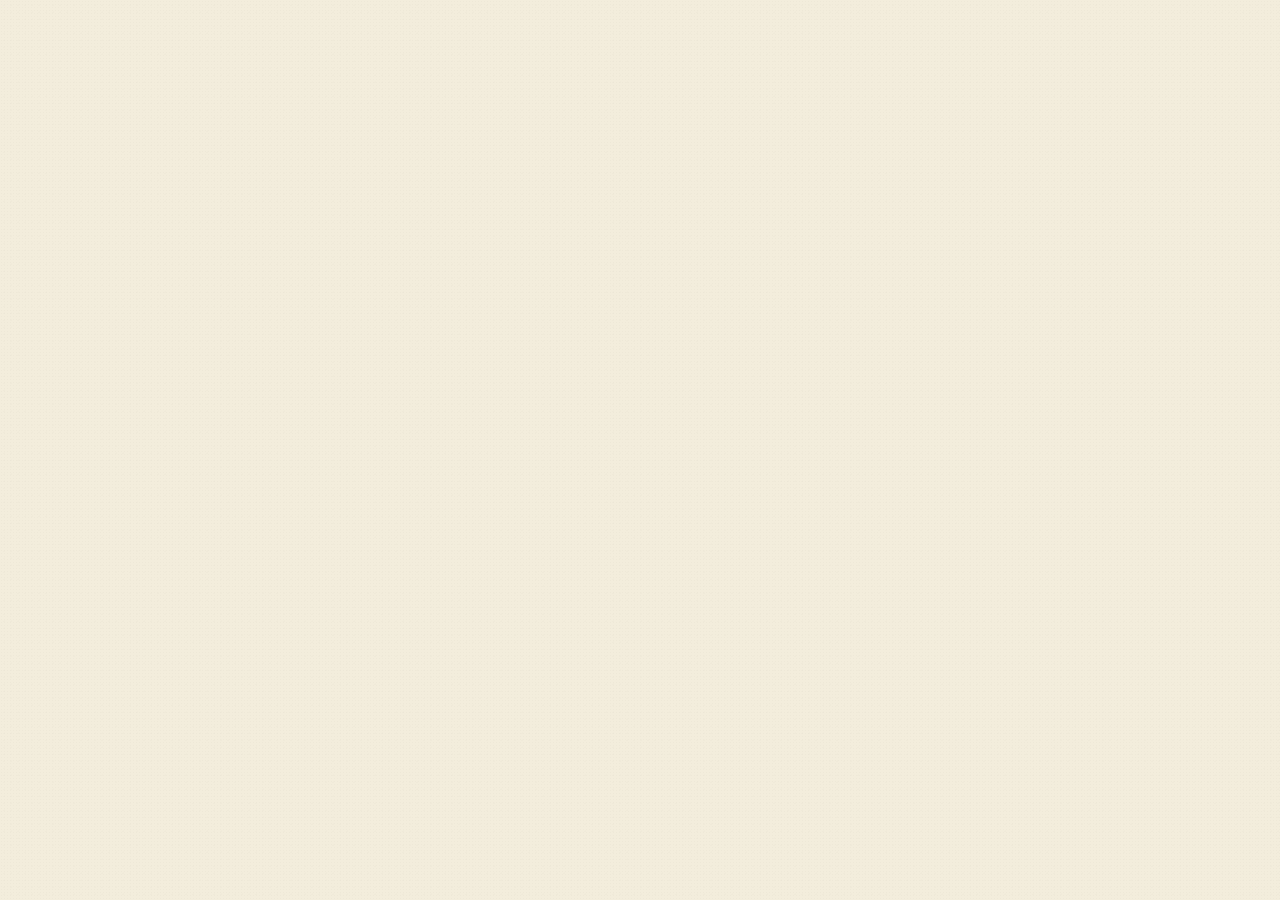
==== commit 4a962fb0: "Speaking Baeza v6 Actualización final" ====
--- a/index.html
+++ b/index.html
@@ -1,439 +1,668 @@
-<!DOCTYPE html>
+<!doctype html>
 <html lang="es">
 <head>
-  <meta charset="UTF-8" />
-  <meta name="viewport" content="width=device-width, initial-scale=1.0, viewport-fit=cover" />
-  <meta name="theme-color" content="#0a1628" />
-  <title>Speaking Trainer · Guardia Civil</title>
-  <link rel="stylesheet" href="style.css" />
+<meta charset="utf-8" />
+<meta name="viewport" content="width=device-width, initial-scale=1, viewport-fit=cover" />
+<title>Speaking · Academia de Baeza</title>
+
+<link rel="preconnect" href="https://fonts.googleapis.com">
+<link rel="preconnect" href="https://fonts.gstatic.com" crossorigin>
+<link href="https://fonts.googleapis.com/css2?family=Fraunces:ital,opsz,wght@0,9..144,300..600;1,9..144,300..600&family=Inter:wght@400;500;600&family=Instrument+Serif:ital@0;1&family=JetBrains+Mono:wght@400;500&display=swap" rel="stylesheet">
+
+<style>
+  :root{
+    /* ── Paleta Guardia Civil-inspired ── */
+    --m-bg:        #f3eddc;         /* papel crema cálido */
+    --m-bg-2:      #ebe3cc;         /* crema más profundo */
+    --m-surface:   #ffffff;
+    --m-card:      #faf5e8;
+    --m-ink:       #0f1411;
+    --m-ink-2:     rgba(15,20,17,.74);
+    --m-muted:     rgba(15,20,17,.55);
+    --m-line:      rgba(15,20,17,.10);
+    --m-line-strong: rgba(15,20,17,.20);
+
+    --m-accent:    #1f3a26;         /* verde benemérito */
+    --m-accent-2:  #16291a;         /* verde profundo */
+    --m-gold:      #b8924a;         /* dorado */
+    --m-gold-2:    #d4ad60;         /* dorado claro */
+    --m-burgundy:  #6b1f1f;         /* granate sobrio */
+
+    --m-font-display: "Fraunces", "Times New Roman", serif;
+    --m-font-ui:      "Inter", "Helvetica Neue", Helvetica, Arial, sans-serif;
+    --m-font-mono:    "JetBrains Mono", ui-monospace, Menlo, monospace;
+
+    /* Legacy bridges */
+    --olive: var(--m-accent);
+    --olive-2: var(--m-accent-2);
+    --gold:  var(--m-gold);
+    --gold-2: var(--m-gold-2);
+    --paper: var(--m-bg);
+    --paper-2: var(--m-bg-2);
+    --paper-3: #e0d6b8;
+    --cream: var(--m-card);
+    --ink:   var(--m-ink);
+    --ink-2: var(--m-ink-2);
+    --olive-soft: var(--m-muted);
+    --line: var(--m-line);
+    --line-strong: var(--m-line-strong);
+    --font-display: var(--m-font-display);
+    --font-ui:      var(--m-font-ui);
+    --font-mono:    var(--m-font-mono);
+  }
+
+  *,*::before,*::after{ box-sizing:border-box; }
+  html,body{ margin:0; padding:0; }
+  body{
+    font-family: var(--m-font-ui);
+    background: var(--m-bg);
+    color: var(--m-ink);
+    -webkit-font-smoothing: antialiased;
+    text-rendering: optimizeLegibility;
+    font-feature-settings: "ss01";
+    overflow-x:hidden;
+  }
+  button{ font-family: inherit; }
+
+  /* Sutil textura de papel — visible pero no ruidosa */
+  body::before{
+    content:''; position: fixed; inset: 0; pointer-events: none; z-index: 0;
+    background-image:
+      radial-gradient(rgba(15,20,17,.022) 1px, transparent 1px),
+      radial-gradient(rgba(15,20,17,.014) 1px, transparent 1px);
+    background-size: 3px 3px, 7px 7px;
+    background-position: 0 0, 1px 2px;
+    opacity: .7;
+    mix-blend-mode: multiply;
+  }
+
+  /* Layout */
+  .m-container{
+    position: relative; z-index: 1;
+    width: min(1100px, 100% - 48px);
+    margin: 0 auto;
+  }
+  @media (max-width: 640px){
+    .m-container{ width: calc(100% - 28px); }
+  }
+
+  .fade-enter{ animation: fadeIn .4s ease both; }
+  @keyframes fadeIn{ from{opacity:0; transform: translateY(8px);} to{opacity:1; transform:none;} }
+
+  ::-webkit-scrollbar{ width:10px; height:10px; }
+  ::-webkit-scrollbar-track{ background: transparent; }
+  ::-webkit-scrollbar-thumb{ background: rgba(15,20,17,.16); border-radius:10px; }
+  ::-webkit-scrollbar-thumb:hover{ background: rgba(15,20,17,.30); }
+  ::selection{ background: var(--m-accent); color: var(--m-bg); }
+
+  /* ── Tipografía utilitaria ── */
+  .m-mono{ font-family: var(--m-font-mono); letter-spacing: .04em; }
+  .m-eyebrow{
+    display: inline-flex; align-items: center; gap: 10px;
+    font-family: var(--m-font-mono);
+    font-size: 11px; letter-spacing: .22em; text-transform: uppercase;
+    color: var(--m-muted);
+  }
+  .m-dot{
+    width: 6px; height: 6px; border-radius: 50%;
+    background: var(--m-gold);
+    box-shadow: 0 0 0 4px rgba(184,146,74,.16);
+  }
+  .m-rule{
+    display: inline-block; height: 1px; background: var(--m-line-strong);
+    flex: 1; max-width: 56px;
+  }
+
+  /* ── Hero ─────────────────────────────────────── */
+  .m-hero-h1{
+    font-family: var(--m-font-display);
+    font-weight: 350;
+    font-size: clamp(48px, 11vw, 128px);
+    line-height: .94;
+    letter-spacing: -.025em;
+    margin: 0;
+    color: var(--m-ink);
+    text-wrap: balance;
+  }
+  .m-hero-h1 em{
+    font-style: italic;
+    color: var(--m-accent);
+    font-weight: 400;
+  }
+  .m-hero-flourish{
+    color: var(--m-gold);
+    font-family: var(--m-font-display);
+    font-style: italic;
+  }
+
+  /* ── Mode cards (más atractivos, con personalidad) ── */
+  .m-mode{
+    position: relative;
+    display: flex; align-items: stretch; gap: 0;
+    width: 100%;
+    background: var(--m-card);
+    border: 1px solid var(--m-line);
+    cursor: pointer;
+    text-align: left;
+    transition: transform .25s ease, box-shadow .25s ease, border-color .25s ease;
+    font-family: var(--m-font-ui);
+    overflow: hidden;
+    padding: 0;
+  }
+  .m-mode + .m-mode{ margin-top: -1px; }
+  .m-mode:hover{
+    border-color: var(--m-accent);
+    z-index: 2;
+    box-shadow: 0 12px 32px -16px rgba(15,20,17,.18);
+  }
+  .m-mode.primary{
+    background: var(--m-accent);
+    color: var(--m-bg);
+    border-color: var(--m-accent);
+  }
+  .m-mode.primary:hover{
+    background: var(--m-accent-2);
+    border-color: var(--m-accent-2);
+  }
+
+  .m-mode-rail{
+    flex: 0 0 76px;
+    display: flex; flex-direction: column; align-items: center; justify-content: space-between;
+    padding: 22px 0;
+    border-right: 1px solid var(--m-line);
+    background: rgba(15,20,17,.02);
+  }
+  .m-mode.primary .m-mode-rail{
+    border-right-color: rgba(255,255,255,.16);
+    background: rgba(0,0,0,.14);
+  }
+  .m-mode-rail .num{
+    font-family: var(--m-font-display);
+    font-size: 36px; font-weight: 350;
+    line-height: 1;
+    color: var(--m-gold);
+    letter-spacing: -.02em;
+  }
+  .m-mode-rail .glyph{ opacity: .55; color: inherit; }
+
+  .m-mode-body{
+    flex: 1; min-width: 0;
+    padding: 26px 28px;
+    display: flex; flex-direction: column; gap: 8px;
+  }
+  .m-mode-kicker{
+    font-family: var(--m-font-mono);
+    font-size: 10.5px; letter-spacing: .22em; text-transform: uppercase;
+    color: var(--m-gold);
+    display: inline-flex; align-items: center; gap: 8px;
+  }
+  .m-mode.primary .m-mode-kicker{ color: var(--m-gold-2); }
+  .m-mode-title{
+    font-family: var(--m-font-display);
+    font-size: clamp(26px, 3.6vw, 38px); font-weight: 400; letter-spacing: -.015em;
+    line-height: 1.05;
+    color: inherit;
+  }
+  .m-mode-title em{ font-style: italic; color: var(--m-gold); }
+  .m-mode.primary .m-mode-title em{ color: var(--m-gold-2); }
+  .m-mode-sub{
+    font-size: 14.5px; line-height: 1.5;
+    color: var(--m-ink-2);
+    max-width: 56ch;
+  }
+  .m-mode.primary .m-mode-sub{ color: rgba(255,255,255,.78); }
+  .m-mode-meta{
+    margin-top: 6px;
+    display: flex; gap: 16px; flex-wrap: wrap;
+    font-family: var(--m-font-mono); font-size: 10.5px;
+    letter-spacing: .18em; text-transform: uppercase;
+    color: var(--m-muted);
+  }
+  .m-mode.primary .m-mode-meta{ color: rgba(255,255,255,.55); }
+  .m-mode-meta span:not(:first-child){ position: relative; padding-left: 16px; }
+  .m-mode-meta span:not(:first-child)::before{
+    content:''; position: absolute; left: 0; top: 50%;
+    width: 4px; height: 4px; border-radius: 50%;
+    background: currentColor; opacity: .5; transform: translateY(-50%);
+  }
+
+  .m-mode-cta{
+    flex: 0 0 64px;
+    display: flex; align-items: center; justify-content: center;
+    border-left: 1px solid var(--m-line);
+    color: var(--m-ink);
+    transition: background .2s ease;
+  }
+  .m-mode.primary .m-mode-cta{
+    border-left-color: rgba(255,255,255,.16);
+    color: var(--m-gold-2);
+  }
+  .m-mode:hover .m-mode-cta{ background: var(--m-gold); color: var(--m-accent-2); }
+  .m-mode.primary:hover .m-mode-cta{ background: var(--m-gold); color: var(--m-accent-2); }
+
+  @media (max-width: 640px){
+    .m-mode-rail{ flex-basis: 56px; padding: 16px 0; }
+    .m-mode-rail .num{ font-size: 26px; }
+    .m-mode-body{ padding: 20px 18px; }
+    .m-mode-cta{ flex-basis: 48px; }
+  }
+
+  /* ── Session card (cadete-lite, elegante) ─────── */
+  .m-session{
+    margin-top: 40px;
+    display: grid;
+    grid-template-columns: 1.2fr 1fr;
+    gap: 0;
+    background: var(--m-accent);
+    color: var(--m-bg);
+    border: 1px solid var(--m-accent);
+    position: relative;
+    overflow: hidden;
+  }
+  .m-session::before{
+    content:''; position: absolute; right: -40px; top: -40px;
+    width: 280px; height: 280px;
+    background-image: repeating-linear-gradient(135deg, rgba(255,255,255,.04) 0 1px, transparent 1px 14px);
+    pointer-events: none;
+  }
+  .m-session-pane{
+    padding: 28px 30px;
+    position: relative;
+    z-index: 1;
+  }
+  .m-session-pane + .m-session-pane{
+    border-left: 1px solid rgba(255,255,255,.14);
+  }
+  .m-session-eyebrow{
+    font-family: var(--m-font-mono);
+    font-size: 10.5px; letter-spacing: .24em; text-transform: uppercase;
+    color: rgba(255,255,255,.55);
+    display: inline-flex; align-items: center; gap: 8px;
+  }
+  .m-session-greet{
+    font-family: var(--m-font-display);
+    font-size: clamp(34px, 5vw, 52px);
+    line-height: 1.0; letter-spacing: -.02em;
+    margin: 10px 0 0;
+    font-weight: 350;
+  }
+  .m-session-greet em{ font-style: italic; color: var(--m-gold-2); }
+  .m-session-bar{
+    margin-top: 22px;
+    height: 4px; background: rgba(255,255,255,.12);
+    position: relative; overflow: hidden;
+  }
+  .m-session-bar > span{
+    position: absolute; inset: 0; width: var(--p,0%);
+    background: linear-gradient(90deg, var(--m-gold) 0%, var(--m-gold-2) 100%);
+  }
+  .m-session-bar-meta{
+    margin-top: 8px;
+    display: flex; justify-content: space-between;
+    font-family: var(--m-font-mono);
+    font-size: 10.5px; letter-spacing: .16em; text-transform: uppercase;
+    color: rgba(255,255,255,.62);
+  }
+  .m-session-bar-meta .v{ color: var(--m-gold-2); }
+
+  .m-stat-row{
+    display: grid;
+    grid-template-columns: 1fr 1fr;
+    gap: 18px;
+  }
+  .m-stat{
+    display: flex; flex-direction: column; gap: 4px;
+  }
+  .m-stat-k{
+    font-family: var(--m-font-display); font-weight: 350;
+    font-size: 56px; line-height: 1; letter-spacing: -.02em;
+    color: var(--m-gold-2);
+    font-variant-numeric: tabular-nums;
+  }
+  .m-stat-l{
+    font-family: var(--m-font-mono);
+    font-size: 10px; letter-spacing: .22em; text-transform: uppercase;
+    color: rgba(255,255,255,.62);
+  }
+  .m-streak-dots{
+    display: flex; gap: 5px; margin-top: 10px;
+  }
+  .m-streak-dots > span{
+    width: 22px; height: 22px;
+    border: 1px solid rgba(255,255,255,.22);
+    display: inline-flex; align-items: center; justify-content: center;
+    color: rgba(255,255,255,.4);
+  }
+  .m-streak-dots > span.ok{
+    background: var(--m-gold);
+    color: var(--m-accent-2);
+    border-color: var(--m-gold);
+  }
+
+  @media (max-width: 820px){
+    .m-session{ grid-template-columns: 1fr; }
+    .m-session-pane + .m-session-pane{
+      border-left: none; border-top: 1px solid rgba(255,255,255,.14);
+    }
+  }
+
+  /* ── Section label ─────────────────────────── */
+  .m-section-label{
+    display: flex; align-items: center; gap: 14px;
+    font-family: var(--m-font-mono);
+    font-size: 11px; letter-spacing: .24em; text-transform: uppercase;
+    color: var(--m-muted);
+    margin-bottom: 18px;
+  }
+  .m-section-label .n{ color: var(--m-gold); }
+  .m-section-label .line{ flex: 0 0 28px; height: 1px; background: var(--m-line-strong); }
+
+  /* ── Ephemerides (efeméride del día) ─────── */
+  .m-eph{
+    margin-top: 72px;
+    border-top: 1px solid var(--m-line-strong);
+    padding-top: 56px;
+    position: relative;
+  }
+  .m-eph-grid{
+    display: grid;
+    grid-template-columns: 220px 1fr;
+    gap: 48px;
+    align-items: start;
+  }
+  .m-eph-date{
+    position: sticky; top: 96px;
+  }
+  .m-eph-day{
+    font-family: var(--m-font-display);
+    font-size: clamp(80px, 12vw, 140px);
+    line-height: .9; letter-spacing: -.04em;
+    color: var(--m-accent);
+    font-weight: 350;
+    font-variant-numeric: tabular-nums;
+  }
+  .m-eph-month{
+    font-family: var(--m-font-mono);
+    font-size: 11px; letter-spacing: .28em; text-transform: uppercase;
+    color: var(--m-muted);
+    margin-top: 8px;
+  }
+  .m-eph-year{
+    margin-top: 6px;
+    font-family: var(--m-font-display); font-style: italic;
+    font-size: 28px; color: var(--m-gold);
+  }
+  .m-eph-body{
+    padding-left: 32px;
+    border-left: 1px solid var(--m-line-strong);
+    position: relative;
+  }
+  .m-eph-body::before{
+    content:''; position: absolute; left: -1px; top: 0;
+    width: 3px; height: 56px;
+    background: var(--m-gold);
+  }
+  .m-eph-tag{
+    font-family: var(--m-font-mono);
+    font-size: 10.5px; letter-spacing: .26em; text-transform: uppercase;
+    color: var(--m-gold);
+    display: inline-flex; align-items: center; gap: 10px;
+    margin-bottom: 14px;
+  }
+  .m-eph-tag::before{
+    content:''; width: 18px; height: 1px; background: var(--m-gold);
+  }
+  .m-eph-title{
+    font-family: var(--m-font-display);
+    font-weight: 350;
+    font-size: clamp(28px, 4vw, 44px);
+    line-height: 1.1; letter-spacing: -.015em;
+    color: var(--m-ink);
+    margin: 0;
+    text-wrap: balance;
+  }
+  .m-eph-text{
+    margin-top: 16px;
+    font-size: 16px; line-height: 1.6;
+    color: var(--m-ink-2);
+    max-width: 64ch;
+  }
+  .m-eph-foot{
+    margin-top: 22px;
+    display: flex; gap: 18px; flex-wrap: wrap;
+    font-family: var(--m-font-mono);
+    font-size: 10.5px; letter-spacing: .22em; text-transform: uppercase;
+    color: var(--m-muted);
+  }
+  .m-eph-foot strong{ color: var(--m-accent); font-weight: 500; }
+
+  @media (max-width: 720px){
+    .m-eph-grid{ grid-template-columns: 1fr; gap: 24px; }
+    .m-eph-date{ position: static; display: flex; align-items: baseline; gap: 16px; }
+    .m-eph-day{ font-size: 88px; }
+    .m-eph-month, .m-eph-year{ margin-top: 0; }
+    .m-eph-body{ padding-left: 22px; }
+  }
+
+  /* ── Links / tiny / buttons ─────────────── */
+  .m-link{
+    background: transparent; border: none; cursor: pointer;
+    display: inline-flex; align-items: center; gap: 8px;
+    font-family: var(--m-font-ui); font-size: 13px; font-weight: 500;
+    color: var(--m-ink); padding: 8px 0;
+    border-bottom: 1px solid transparent;
+    transition: border-color .15s, color .15s;
+  }
+  .m-link:hover{ border-bottom-color: var(--m-accent); color: var(--m-accent); }
+  .m-link-sm{
+    color: var(--m-muted); text-decoration: none;
+    font-size: 12px; border-bottom: 1px solid transparent; padding-bottom: 1px;
+  }
+  .m-link-sm:hover{ border-bottom-color: var(--m-line-strong); color: var(--m-ink); }
+
+  .m-tiny-btn{
+    background: transparent; border: 1px solid var(--m-line-strong);
+    border-radius: 999px; padding: 6px 12px;
+    font-family: var(--m-font-ui); font-size: 11.5px; color: var(--m-ink-2);
+    cursor: pointer; display: inline-flex; align-items: center; gap: 6px;
+    transition: background .15s, color .15s, border-color .15s;
+  }
+  .m-tiny-btn:hover{ background: var(--m-ink); color: var(--m-bg); border-color: var(--m-ink); }
+
+  .m-btn{
+    background: var(--m-card); border: 1px solid var(--m-line-strong);
+    padding: 14px 22px;
+    font-family: var(--m-font-ui); font-size: 14px; font-weight: 500;
+    color: var(--m-ink); cursor: pointer;
+    display: inline-flex; align-items: center; gap: 10px;
+    transition: all .18s ease;
+    border-radius: 0;
+    min-height: 48px;
+  }
+  .m-btn:hover{ background: var(--m-bg-2); border-color: var(--m-accent); }
+  .m-btn.primary{
+    background: var(--m-accent); color: var(--m-bg); border-color: var(--m-accent);
+  }
+  .m-btn.primary:hover{ background: var(--m-accent-2); border-color: var(--m-accent-2); }
+  .m-btn.gold{
+    background: var(--m-gold); color: var(--m-accent-2); border-color: var(--m-gold);
+  }
+  .m-btn.gold:hover{ background: var(--m-gold-2); border-color: var(--m-gold-2); }
+
+  /* ── Segmented ─────────────────────────── */
+  .m-seg{
+    display: inline-flex; align-items: center;
+    background: var(--m-card);
+    padding: 3px;
+    border: 1px solid var(--m-line);
+  }
+  .m-seg button{
+    border: none; background: transparent;
+    padding: 7px 12px;
+    font-family: var(--m-font-mono);
+    font-size: 10.5px; letter-spacing: .18em; text-transform: uppercase;
+    color: var(--m-ink-2); cursor: pointer; font-weight: 500;
+    transition: background .15s, color .15s;
+    min-height: 36px;
+  }
+  .m-seg button.on{
+    background: var(--m-accent); color: var(--m-bg);
+  }
+
+  /* ── Lang switch ──────────────────────── */
+  .m-langs{
+    display: inline-flex; padding: 3px;
+    border: 1px solid var(--m-line-strong); border-radius: 999px;
+    background: var(--m-card);
+  }
+  .m-langs button{
+    border: none; background: transparent;
+    padding: 6px 12px; border-radius: 999px;
+    font-family: var(--m-font-mono);
+    font-size: 11px; letter-spacing: .14em;
+    color: var(--m-ink-2); cursor: pointer; font-weight: 500;
+    transition: background .15s, color .15s;
+    min-height: 32px;
+  }
+  .m-langs button.on{ background: var(--m-accent); color: var(--m-bg); }
+
+  .m-icon-btn{
+    width: 38px; height: 38px; border-radius: 999px;
+    border: 1px solid var(--m-line-strong);
+    background: var(--m-card); color: var(--m-ink-2); cursor: pointer;
+    display: inline-flex; align-items: center; justify-content: center;
+    margin-left: 8px;
+    transition: background .15s, color .15s;
+  }
+  .m-icon-btn:hover{ background: var(--m-accent); color: var(--m-bg); border-color: var(--m-accent); }
+
+  /* ── Record button ─────────────────────── */
+  .m-record{
+    width: 96px; height: 96px; border-radius: 50%;
+    border: 1px solid var(--m-line-strong);
+    background: var(--m-card);
+    color: var(--m-ink);
+    cursor: pointer;
+    display: inline-flex; align-items: center; justify-content: center;
+    transition: all .22s ease;
+  }
+  .m-record:hover{ background: var(--m-accent); color: var(--m-bg); border-color: var(--m-accent); }
+  .m-record[data-active="true"]{
+    background: var(--m-burgundy); color: #fff; border-color: var(--m-burgundy);
+    box-shadow: 0 0 0 8px rgba(107,31,31,.10), 0 0 0 18px rgba(107,31,31,.05);
+    animation: pulse 1.7s ease-in-out infinite;
+  }
+  @keyframes pulse{
+    0%,100%{ box-shadow: 0 0 0 8px rgba(107,31,31,.10), 0 0 0 18px rgba(107,31,31,.05); }
+    50%    { box-shadow: 0 0 0 14px rgba(107,31,31,.18), 0 0 0 26px rgba(107,31,31,.08); }
+  }
+
+  /* ── Pills ────────────────────────────── */
+  .m-pill{
+    display: inline-flex; align-items: center; gap: 6px;
+    font-family: var(--m-font-mono);
+    font-size: 10.5px; letter-spacing: .18em; text-transform: uppercase;
+    padding: 6px 10px; border-radius: 999px;
+    background: var(--m-card); color: var(--m-ink-2);
+    border: 1px solid var(--m-line-strong);
+  }
+  .m-pill.gold{ color: var(--m-gold); border-color: var(--m-gold); }
+
+  /* ── Disclosure ─────────────────────── */
+  .m-disclose{
+    width: 100%;
+    background: transparent; border: none;
+    padding: 18px 0;
+    border-top: 1px solid var(--m-line);
+    border-bottom: 1px solid var(--m-line);
+    display: flex; justify-content: space-between; align-items: center;
+    cursor: pointer;
+    font-family: var(--m-font-ui); font-size: 14.5px; font-weight: 500;
+    color: var(--m-ink);
+    min-height: 56px;
+  }
+  .m-disclose:hover{ color: var(--m-accent); }
+  .m-disclose-icon{
+    display: inline-flex; align-items: center; justify-content: center;
+    width: 20px; height: 20px;
+    color: var(--m-gold);
+    transition: transform .2s ease;
+  }
+  .m-disclose-icon[data-open="true"]{ transform: rotate(90deg); }
+
+  /* ── Footer ──────────────────────────── */
+  .m-footer{
+    margin-top: 64px; padding-top: 28px;
+    border-top: 1px solid var(--m-line);
+    display: flex; justify-content: space-between; align-items: flex-end;
+    flex-wrap: wrap; gap: 16px;
+    font-family: var(--m-font-mono);
+    font-size: 10.5px; letter-spacing: .18em; text-transform: uppercase;
+    color: var(--m-muted);
+  }
+  .m-footer .lemma{
+    font-family: var(--m-font-display); font-style: italic;
+    font-size: 24px; letter-spacing: -.005em; text-transform: none;
+    color: var(--m-accent); margin-bottom: 8px;
+  }
+  .m-footer .lemma .g{ color: var(--m-gold); }
+
+  /* ── Exam · rules grid ───────────────── */
+  .m-exam-rules{
+    display: grid; grid-template-columns: repeat(4, 1fr); gap: 0;
+  }
+  .m-exam-rule{
+    padding: 24px 22px;
+    border-left: 1px solid var(--m-line);
+  }
+  .m-exam-rule:first-child{ border-left: none; }
+  @media (max-width: 820px){
+    .m-exam-rules{ grid-template-columns: repeat(2, 1fr); }
+    .m-exam-rule{ border-left: 1px solid var(--m-line); }
+    .m-exam-rule:nth-child(2n+1){ border-left: none; }
+    .m-exam-rule:nth-child(n+3){ border-top: 1px solid var(--m-line); }
+  }
+  @media (max-width: 480px){
+    .m-exam-rules{ grid-template-columns: 1fr; }
+    .m-exam-rule{ border-left: none; }
+    .m-exam-rule + .m-exam-rule{ border-top: 1px solid var(--m-line); }
+  }
+
+  /* ── Exam · review body (per-question detail) ─ */
+  .m-exam-review-body{
+    display: grid; grid-template-columns: 1fr 1fr; gap: 32px;
+  }
+  .m-exam-review-model{
+    border-left: 1px solid var(--m-line-strong);
+    padding-left: 24px;
+  }
+  @media (max-width: 720px){
+    .m-exam-review-body{ grid-template-columns: 1fr; gap: 0; }
+    .m-exam-review-model{
+      border-left: none; padding-left: 0;
+      border-top: 1px dashed var(--m-line-strong);
+      margin-top: 8px;
+    }
+  }
+</style>
+
+<script type="application/json" id="speaker-notes">[]</script>
 </head>
 <body>
-
-<div class="wrap">
-
-  <!-- HEADER -->
-  <header>
-    <div class="lang-toggle">
-      <button class="lang-btn active" data-lang="es" onclick="setLang('es')">ES</button>
-      <button class="lang-btn" data-lang="en" onclick="setLang('en')">EN</button>
-    </div>
-    <div class="emblem">&#x26DC;</div>
-    <div class="crest-line" data-i18n="motto">El Honor es mi divisa</div>
-    <h1><span data-i18n="h1a">Speaking</span> <em data-i18n="h1b">Trainer</em></h1>
-    <p class="subtitle" data-i18n="subtitle">Academia · Guardia Civil</p>
-  </header>
-
-  <!-- COMPATIBILITY BANNER (only shown when SR isn't supported) -->
-  <div class="compat-banner" id="compatBanner" style="display:none"></div>
-
-  <!-- ─────────────────  HOME (landing) ───────────────── -->
-  <section class="mode-section active" id="modeHome">
-    <div class="home-intro">
-      <p class="home-lead" data-i18n="homeLead">Elige el modo de práctica que mejor se adapte a lo que quieres hacer hoy.</p>
-    </div>
-
-    <div class="home-cards">
-      <button class="home-card" onclick="setMode('preset')">
-        <div class="home-card-glyph">📜</div>
-        <div class="home-card-content">
-          <div class="home-card-tag" data-i18n="cardTagRecommended">Recomendado</div>
-          <h2 class="home-card-title" data-i18n="cardPresetTitle">Frases predefinidas</h2>
-          <p class="home-card-desc" data-i18n="cardPresetDesc">Practica con las 20 preguntas oficiales del speaking de la academia: armas, delitos, descripción, etc. Incluye respuesta modelo y traducción.</p>
-          <ul class="home-card-features">
-            <li data-i18n="cardPresetF1">✓ 20 preguntas tipo examen</li>
-            <li data-i18n="cardPresetF2">✓ Respuestas modelo en inglés</li>
-            <li data-i18n="cardPresetF3">✓ Traducción al español</li>
-          </ul>
-        </div>
-        <div class="home-card-arrow">→</div>
-      </button>
-
-      <button class="home-card" onclick="setMode('free')">
-        <div class="home-card-glyph">✍️</div>
-        <div class="home-card-content">
-          <div class="home-card-tag tag-yours" data-i18n="cardTagCustom">Personalizado</div>
-          <h2 class="home-card-title" data-i18n="cardFreeTitle">Speaking libre</h2>
-          <p class="home-card-desc" data-i18n="cardFreeDesc">¿Tienes tu propia pregunta y respuesta? Escríbelas y practica como si fuera un examen real. Ideal para repasar tus apuntes.</p>
-          <ul class="home-card-features">
-            <li data-i18n="cardFreeF1">✓ Tu pregunta, tu respuesta</li>
-            <li data-i18n="cardFreeF2">✓ Mismo sistema de evaluación</li>
-            <li data-i18n="cardFreeF3">✓ Practica cualquier tema</li>
-          </ul>
-        </div>
-        <div class="home-card-arrow">→</div>
-      </button>
-
-      <button class="home-card" onclick="setMode('pronunciation')">
-        <div class="home-card-glyph">🗣️</div>
-        <div class="home-card-content">
-          <div class="home-card-tag tag-quick" data-i18n="cardTagQuick">Rápido</div>
-          <h2 class="home-card-title" data-i18n="cardPronTitle">Pronunciación</h2>
-          <p class="home-card-desc" data-i18n="cardPronDesc">¿No sabes pronunciar una palabra o frase? Escríbela y te enseñamos cómo decirla con una guía fácil de leer.</p>
-          <ul class="home-card-features">
-            <li data-i18n="cardPronF1">✓ Cualquier palabra o frase</li>
-            <li data-i18n="cardPronF2">✓ Guía de pronunciación fácil</li>
-            <li data-i18n="cardPronF3">✓ Practica y verifica tu acento</li>
-          </ul>
-        </div>
-        <div class="home-card-arrow">→</div>
-      </button>
-    </div>
-
-    <div class="home-tip">
-      <div class="home-tip-icon">💡</div>
-      <div>
-        <strong data-i18n="homeTipTitle">Primer uso</strong>
-        <span data-i18n="homeTipText">Recuerda permitir el acceso al micrófono cuando lo pida tu navegador para poder grabar tu voz y obtener feedback de pronunciación.</span>
-      </div>
-    </div>
-  </section>
-
-  <!-- ─────────────────  ACTIVE MODE BAR (back + tabs)  ───────────────── -->
-  <div class="active-mode-bar" id="activeModeBar" style="display:none">
-    <button class="back-btn" onclick="setMode('home')" aria-label="Volver al inicio">
-      <span class="back-arrow">←</span>
-      <span data-i18n="back">Inicio</span>
-    </button>
-    <div class="mode-mini-tabs">
-      <button class="mode-mini-tab" data-mode="preset" onclick="setMode('preset')" data-i18n="modePresetShort">Predefinidas</button>
-      <button class="mode-mini-tab" data-mode="free" onclick="setMode('free')" data-i18n="modeFreeShort">Libre</button>
-      <button class="mode-mini-tab" data-mode="pronunciation" onclick="setMode('pronunciation')" data-i18n="modePronShort">Pronunciación</button>
-    </div>
-  </div>
-
-  <!-- SPEED (only shown when inside a mode) -->
-  <div class="settings-row" id="speedRow" style="display:none">
-    <span class="settings-label" data-i18n="speed">Velocidad:</span>
-    <button class="speed-btn" data-rate="0.75" onclick="setSpeed(0.75)" data-i18n="slow">Lenta</button>
-    <button class="speed-btn active" data-rate="1.0"  onclick="setSpeed(1.0)"  data-i18n="normal">Normal</button>
-    <button class="speed-btn" data-rate="1.2"  onclick="setSpeed(1.2)"  data-i18n="fast">Rápida</button>
-  </div>
-
-  <!-- ─────────────────  MODE: PRESET  ───────────────── -->
-  <section class="mode-section" id="modePreset">
-
-  <!-- PROGRESS -->
-  <div class="progress-wrap">
-    <div class="progress-bar"><div class="progress-fill" id="progressFill"></div></div>
-    <div class="progress-label" id="progressLabel">—</div>
-  </div>
-
-  <!-- MAIN CARD -->
-  <div class="card" id="mainCard">
-    <div class="corner tl"></div>
-    <div class="corner tr"></div>
-    <div class="corner bl"></div>
-    <div class="corner br"></div>
-
-    <div class="topic-tag" id="topicTag"></div>
-    <div class="question-num" id="questionNum"></div>
-    <div class="question-text" id="questionText"></div>
-    <div class="question-translation" id="questionTranslation"></div>
-
-    <div class="btn-row">
-      <button class="btn btn-q" id="btnQ" onclick="speakQuestion()">
-        <span class="btn-icon">&#128266;</span>
-        <span data-i18n="listenQ">Escuchar pregunta</span>
-        <span class="dot"></span>
-      </button>
-      <button class="btn btn-a" id="btnA" onclick="speakAnswer()">
-        <span class="btn-icon">&#128172;</span>
-        <span data-i18n="listenA">Escuchar respuesta</span>
-        <span class="dot"></span>
-      </button>
-      <button class="btn btn-show" onclick="toggleAnswer()">
-        <span class="btn-icon">&#128220;</span>
-        <span id="showBtnText" data-i18n="showA">Ver respuesta</span>
-      </button>
-    </div>
-
-    <div class="answer-box" id="answerBox">
-      <div class="answer-label" data-i18n="answerLabel">Respuesta modelo</div>
-      <div class="answer-text" id="answerText"></div>
-      <div class="answer-translation" id="answerTranslation"></div>
-    </div>
-
-    <!-- RECORDING -->
-    <div class="record-section">
-      <div class="record-label" data-i18n="recordLabel">&#127908; Tu turno — graba tu respuesta</div>
-      <button class="btn-record" id="btnRecord" onclick="toggleRecording()">
-        <span class="mic-dot"></span>
-        <span id="recordBtnText" data-i18n="startRec">Empezar a grabar</span>
-      </button>
-
-      <div class="transcript-box" id="transcriptBox">
-        <div class="t-row">
-          <div class="t-label t-you" data-i18n="youSaidLabel">&#128483; Lo que dijiste</div>
-          <div class="t-content" id="youSaid">—</div>
-        </div>
-        <div class="t-row" id="comparisonRow" style="display:none">
-          <div class="t-label t-correct" data-i18n="correctLabel">&#10003; Respuesta correcta</div>
-          <div class="t-content" id="wordComparison"></div>
-        </div>
-        <div class="t-row" id="tipsRow" style="display:none">
-          <div class="t-label t-tips" data-i18n="tipsLabel">&#128161; Pronunciación</div>
-          <ul class="tips-list" id="tipsList"></ul>
-        </div>
-        <div class="score-wrap" id="scoreWrap" style="display:none">
-          <div class="score-bar-label" data-i18n="scoreLabel">Puntuación</div>
-          <div class="score-bar-outer"><div class="score-bar-inner" id="scoreBar"></div></div>
-          <div class="score-text" id="scoreText"></div>
-        </div>
-      </div>
-    </div>
-  </div>
-
-  <!-- COMPLETED -->
-  <div class="card card-completed" id="completedCard" style="display:none">
-    <div class="corner tl"></div>
-    <div class="corner tr"></div>
-    <div class="corner bl"></div>
-    <div class="corner br"></div>
-    <div class="completed-icon">&#127894;</div>
-    <h2 data-i18n="wellDone">¡Misión cumplida!</h2>
-    <p data-i18n="completedText">Has completado todas las preguntas. ¡Sigue practicando!</p>
-    <button class="btn-restart" onclick="restart()" data-i18n="restart">Empezar de nuevo</button>
-  </div>
-
-  <!-- NAV -->
-  <div class="nav-row">
-    <button class="btn-nav" id="btnPrev" onclick="prevQ()" data-i18n="prev">&#8592; Anterior</button>
-    <button class="btn-nav btn-next" id="btnNext" onclick="nextQ()" data-i18n="next">Siguiente &#8594;</button>
-  </div>
-
-  </section>
-  <!-- END MODE: PRESET -->
-
-
-  <!-- ─────────────────  MODE: FREE  ───────────────── -->
-  <section class="mode-section" id="modeFree">
-
-    <div class="card free-card">
-      <div class="corner tl"></div>
-      <div class="corner tr"></div>
-      <div class="corner bl"></div>
-      <div class="corner br"></div>
-
-      <div class="topic-tag" data-i18n="freeTitle">✍️ Speaking Libre</div>
-      <p class="mode-intro" data-i18n="freeIntro">Crea tu propia pregunta y respuesta para practicar lo que quieras.</p>
-
-      <div class="input-group">
-        <label class="input-label" data-i18n="freeQLabel">Tu pregunta (en inglés)</label>
-        <textarea class="input-field" id="freeQuestion" rows="2" placeholder="What is your name?"></textarea>
-      </div>
-
-      <div class="input-group">
-        <label class="input-label" data-i18n="freeALabel">Tu respuesta modelo (en inglés)</label>
-        <textarea class="input-field" id="freeAnswer" rows="3" placeholder="My name is John and I am a Civil Guard."></textarea>
-      </div>
-
-      <button class="btn btn-q btn-full" onclick="loadFreeQuestion()">
-        <span class="btn-icon">▶️</span>
-        <span data-i18n="startPractice">Empezar a practicar</span>
-      </button>
-
-      <!-- Practice area (shown after submitting) -->
-      <div class="free-practice" id="freePractice" style="display:none">
-        <hr class="divider">
-
-        <div class="question-num" data-i18n="yourQ">TU PREGUNTA</div>
-        <div class="question-text" id="freeQuestionText"></div>
-
-        <div class="btn-row">
-          <button class="btn btn-q" id="freeBtnQ" onclick="speakFreeQuestion()">
-            <span class="btn-icon">🔊</span>
-            <span data-i18n="listenQ">Escuchar pregunta</span>
-            <span class="dot"></span>
-          </button>
-          <button class="btn btn-a" id="freeBtnA" onclick="speakFreeAnswer()">
-            <span class="btn-icon">💬</span>
-            <span data-i18n="listenA">Escuchar respuesta</span>
-            <span class="dot"></span>
-          </button>
-          <button class="btn btn-show" onclick="toggleFreeAnswer()">
-            <span class="btn-icon">📜</span>
-            <span id="freeShowText" data-i18n="showA">Ver respuesta</span>
-          </button>
-        </div>
-
-        <div class="answer-box" id="freeAnswerBox">
-          <div class="answer-label" data-i18n="answerLabel">Respuesta modelo</div>
-          <div class="answer-text" id="freeAnswerText"></div>
-        </div>
-
-        <div class="record-section">
-          <div class="record-label" data-i18n="recordLabel">🎤 Tu turno — graba tu respuesta</div>
-          <button class="btn-record" id="freeBtnRecord" onclick="toggleFreeRecording()">
-            <span class="mic-dot"></span>
-            <span id="freeRecordText" data-i18n="startRec">Empezar a grabar</span>
-          </button>
-
-          <div class="transcript-box" id="freeTranscriptBox">
-            <div class="t-row">
-              <div class="t-label t-you" data-i18n="youSaidLabel">🗣 Lo que dijiste</div>
-              <div class="t-content" id="freeYouSaid">—</div>
-            </div>
-            <div class="t-row" id="freeComparisonRow" style="display:none">
-              <div class="t-label t-correct" data-i18n="correctLabel">✓ Respuesta correcta</div>
-              <div class="t-content" id="freeWordComparison"></div>
-            </div>
-            <div class="score-wrap" id="freeScoreWrap" style="display:none">
-              <div class="score-bar-label" data-i18n="scoreLabel">Puntuación</div>
-              <div class="score-bar-outer"><div class="score-bar-inner" id="freeScoreBar"></div></div>
-              <div class="score-text" id="freeScoreText"></div>
-            </div>
-          </div>
-        </div>
-
-        <button class="btn btn-show btn-full" onclick="resetFreeMode()" style="margin-top:18px">
-          <span class="btn-icon">🔄</span>
-          <span data-i18n="newPractice">Nueva práctica</span>
-        </button>
-      </div>
-    </div>
-
-  </section>
-  <!-- END MODE: FREE -->
-
-
-  <!-- ─────────────────  MODE: PRONUNCIATION  ───────────────── -->
-  <section class="mode-section" id="modePronunciation">
-
-    <div class="card pron-card">
-      <div class="corner tl"></div>
-      <div class="corner tr"></div>
-      <div class="corner bl"></div>
-      <div class="corner br"></div>
-
-      <div class="topic-tag" data-i18n="pronTitle">🗣️ Pronunciación</div>
-      <p class="mode-intro" data-i18n="pronIntro">Escribe una palabra o frase en inglés. Te enseñamos cómo pronunciarla y puedes escucharla.</p>
-
-      <div class="input-group">
-        <label class="input-label" data-i18n="pronInputLabel">Palabra o frase en inglés</label>
-        <input type="text" class="input-field" id="pronInput" placeholder="weapon" autocomplete="off" autocapitalize="off" />
-      </div>
-
-      <button class="btn btn-q btn-full" onclick="checkPronunciation()">
-        <span class="btn-icon">🔍</span>
-        <span data-i18n="showPron">Ver pronunciación</span>
-      </button>
-
-      <!-- Pronunciation result -->
-      <div class="pron-result" id="pronResult" style="display:none">
-        <hr class="divider">
-
-        <div class="pron-word" id="pronWord"></div>
-        <div class="pron-phonetic" id="pronPhonetic"></div>
-        <div class="pron-easy" id="pronEasy"></div>
-
-        <div class="btn-row" style="margin-top:18px">
-          <button class="btn btn-q btn-full" id="pronBtnSpeak" onclick="speakPronInput()">
-            <span class="btn-icon">🔊</span>
-            <span data-i18n="listenIt">Escuchar pronunciación</span>
-            <span class="dot"></span>
-          </button>
-        </div>
-
-        <!-- Practice mic -->
-        <div class="record-section">
-          <div class="record-label" data-i18n="practicePron">🎤 Practica pronunciándolo tú</div>
-          <button class="btn-record" id="pronBtnRecord" onclick="togglePronRecording()">
-            <span class="mic-dot"></span>
-            <span id="pronRecordText" data-i18n="startRec">Empezar a grabar</span>
-          </button>
-
-          <div class="transcript-box" id="pronTranscriptBox">
-            <div class="t-row">
-              <div class="t-label t-you" data-i18n="youSaidLabel">🗣 Lo que dijiste</div>
-              <div class="t-content" id="pronYouSaid">—</div>
-            </div>
-            <div class="t-row" id="pronFeedbackRow" style="display:none">
-              <div class="t-label t-correct" id="pronFeedbackLabel"></div>
-              <div class="t-content" id="pronFeedback"></div>
-            </div>
-          </div>
-        </div>
-      </div>
-
-      <!-- Recent words -->
-      <div class="pron-recent" id="pronRecent" style="display:none">
-        <div class="record-label" data-i18n="recentWords" style="margin-top:18px">📚 Palabras recientes</div>
-        <div class="pron-recent-list" id="pronRecentList"></div>
-      </div>
-    </div>
-
-  </section>
-  <!-- END MODE: PRONUNCIATION -->
-
-</div>
-
-<!-- FLOATING HELP BUTTON -->
-<button class="help-fab" onclick="showHelpMenu()" aria-label="Help">
-  <span>?</span>
-</button>
-
-<!-- HELP MENU MODAL -->
-<div class="modal-overlay" id="helpMenuModal">
-  <div class="modal modal-error">
-    <button class="modal-close" onclick="closeHelpMenu()" aria-label="Cerrar">×</button>
-    <h3 data-i18n="helpTitle">Ayuda y solución de problemas</h3>
-    <p data-i18n="helpLead">Selecciona el problema que tienes:</p>
-    <div class="help-menu-list">
-      <button class="help-menu-item" onclick="closeHelpMenu(); showErrorHelp('mic-not-allowed')">
-        <span class="help-menu-icon">🎤</span>
-        <span class="help-menu-text" data-i18n="helpMic">El micrófono no funciona</span>
-      </button>
-      <button class="help-menu-item" onclick="closeHelpMenu(); showErrorHelp('sr-not-supported')">
-        <span class="help-menu-icon">🗣️</span>
-        <span class="help-menu-text" data-i18n="helpSR">No se transcribe mi voz</span>
-      </button>
-      <button class="help-menu-item" onclick="closeHelpMenu(); showErrorHelp('sr-network')">
-        <span class="help-menu-icon">📡</span>
-        <span class="help-menu-text" data-i18n="helpNet">Error de red al grabar</span>
-      </button>
-      <button class="help-menu-item" onclick="closeHelpMenu(); showErrorHelp('tts-not-supported')">
-        <span class="help-menu-icon">🔊</span>
-        <span class="help-menu-text" data-i18n="helpTTS">No oigo el audio</span>
-      </button>
-      <button class="help-menu-item" onclick="closeHelpMenu(); showErrorHelp('mic-blocked-system')">
-        <span class="help-menu-icon">🔒</span>
-        <span class="help-menu-text" data-i18n="helpSys">Micrófono bloqueado por el sistema</span>
-      </button>
-    </div>
-  </div>
-</div>
-
-<!-- ERROR HELP MODAL -->
-<div class="modal-overlay" id="errorModal">
-  <div class="modal modal-error">
-    <button class="modal-close" onclick="closeErrorModal()" aria-label="Cerrar">×</button>
-    <h3 id="errorTitle"></h3>
-    <div class="error-browser-tag" id="errorBrowser"></div>
-    <p id="errorLead"></p>
-    <ol class="error-steps" id="errorSteps"></ol>
-    <div class="modal-btns">
-      <button class="modal-btn modal-allow" onclick="closeErrorModal()" data-i18n="understood">Entendido</button>
-    </div>
-  </div>
-</div>
-
-<!-- MIC PERMISSION MODAL -->
-<div class="modal-overlay" id="micModal">
-  <div class="modal">
-    <div class="modal-icon">&#127897;</div>
-    <h3 data-i18n="micTitle">Permiso de micrófono</h3>
-    <p id="micModalText"></p>
-    <div class="modal-btns">
-      <button class="modal-btn modal-cancel" onclick="closeMicModal()" data-i18n="cancel">Cancelar</button>
-      <button class="modal-btn modal-allow" onclick="requestMicPermission()" data-i18n="allow">Permitir</button>
-    </div>
-  </div>
-</div>
-
-<footer>
-  <span data-i18n="footer">Desarrollado por el alumno</span> <strong>13123</strong>
-</footer>
-
-<script src="app.js"></script>
+<div id="root"></div>
+
+<script src="https://unpkg.com/react@18.3.1/umd/react.development.js" integrity="sha384-hD6/rw4ppMLGNu3tX5cjIb+uRZ7UkRJ6BPkLpg4hAu/6onKUg4lLsHAs9EBPT82L" crossorigin="anonymous"></script>
+<script src="https://unpkg.com/react-dom@18.3.1/umd/react-dom.development.js" integrity="sha384-u6aeetuaXnQ38mYT8rp6sbXaQe3NL9t+IBXmnYxwkUI2Hw4bsp2Wvmx4yRQF1uAm" crossorigin="anonymous"></script>
+<script src="https://unpkg.com/@babel/standalone@7.29.0/babel.min.js" integrity="sha384-m08KidiNqLdpJqLq95G/LEi8Qvjl/xUYll3QILypMoQ65QorJ9Lvtp2RXYGBFj1y" crossorigin="anonymous"></script>
+
+<script type="text/babel" src="data.jsx"></script>
+<script type="text/babel" src="tweaks-panel.jsx"></script>
+<script type="text/babel" src="components.jsx"></script>
+<script type="text/babel" src="screens.jsx"></script>
+<script type="text/babel" src="ephemerides.jsx"></script>
+<script type="text/babel" src="exam.jsx"></script>
+<script type="text/babel" src="screens-minimal.jsx"></script>
+<script type="text/babel" src="app-minimal.jsx"></script>
+
 </body>
 </html>
